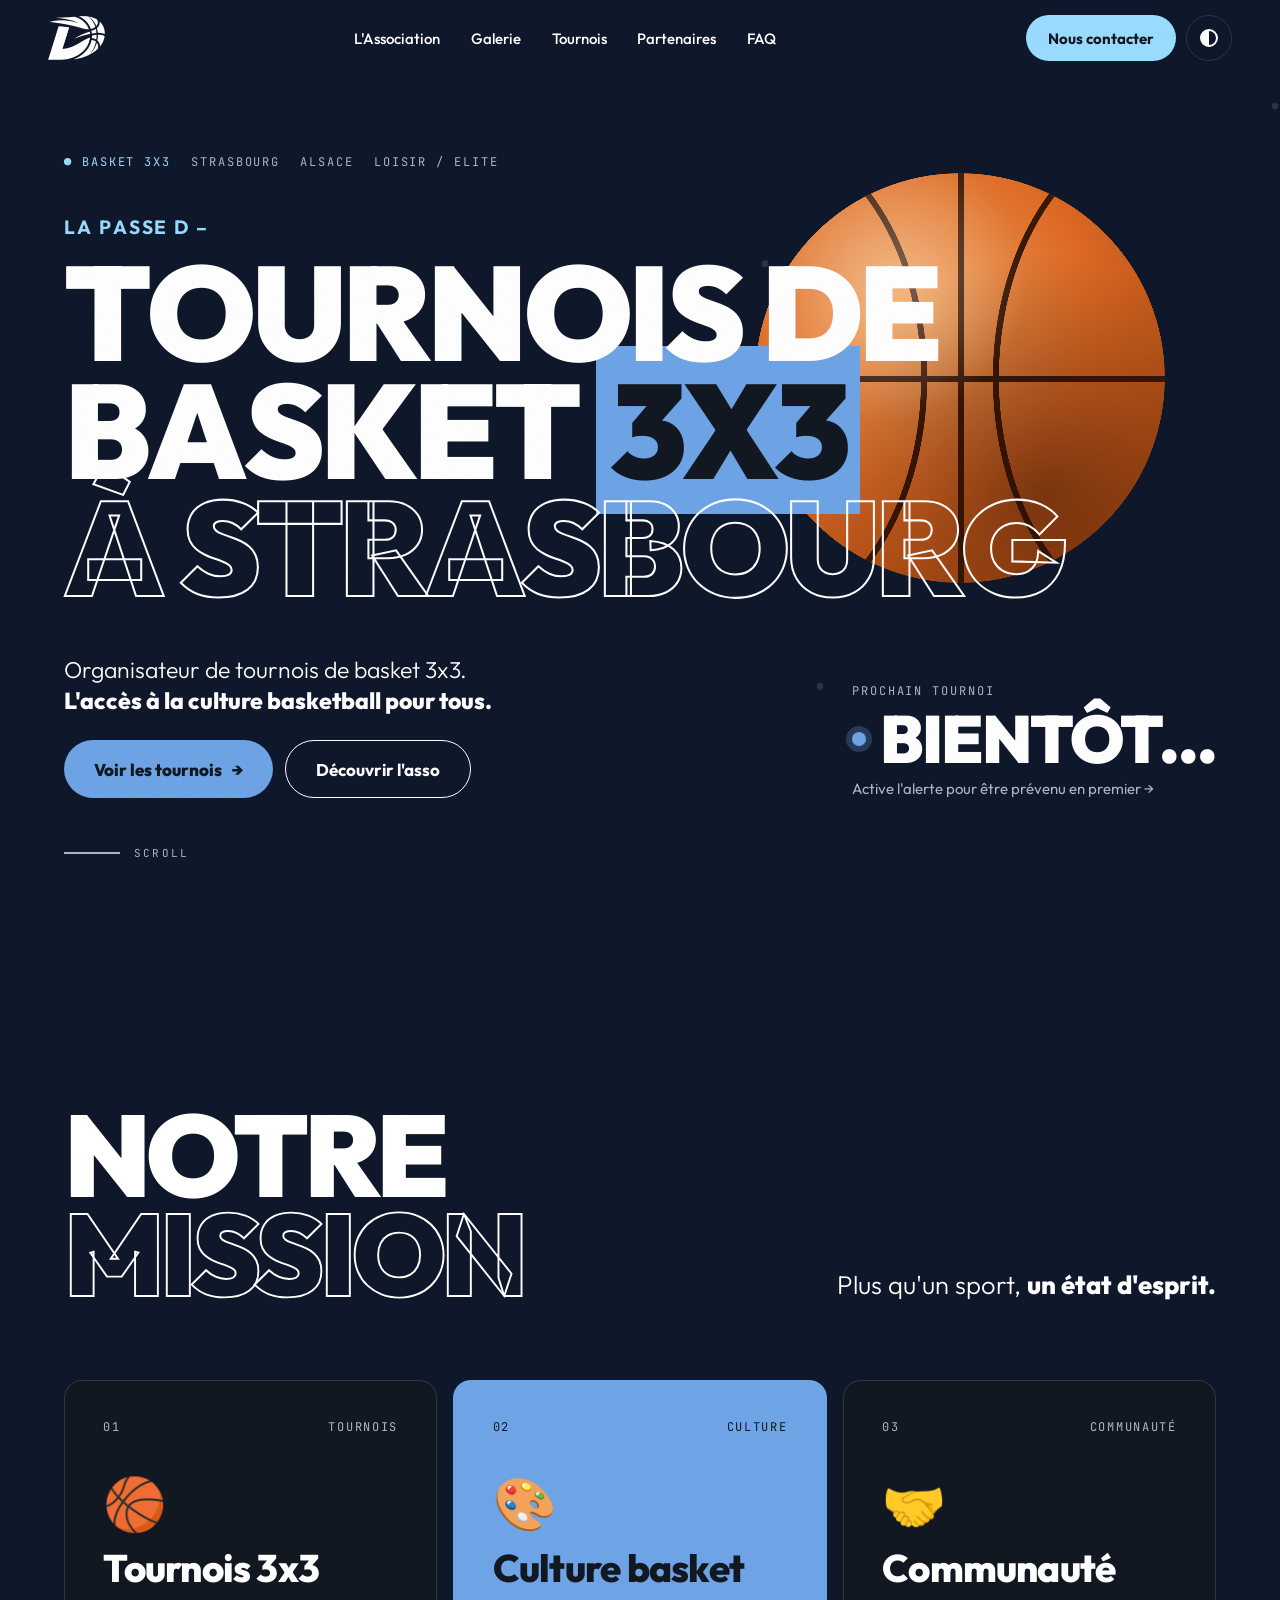
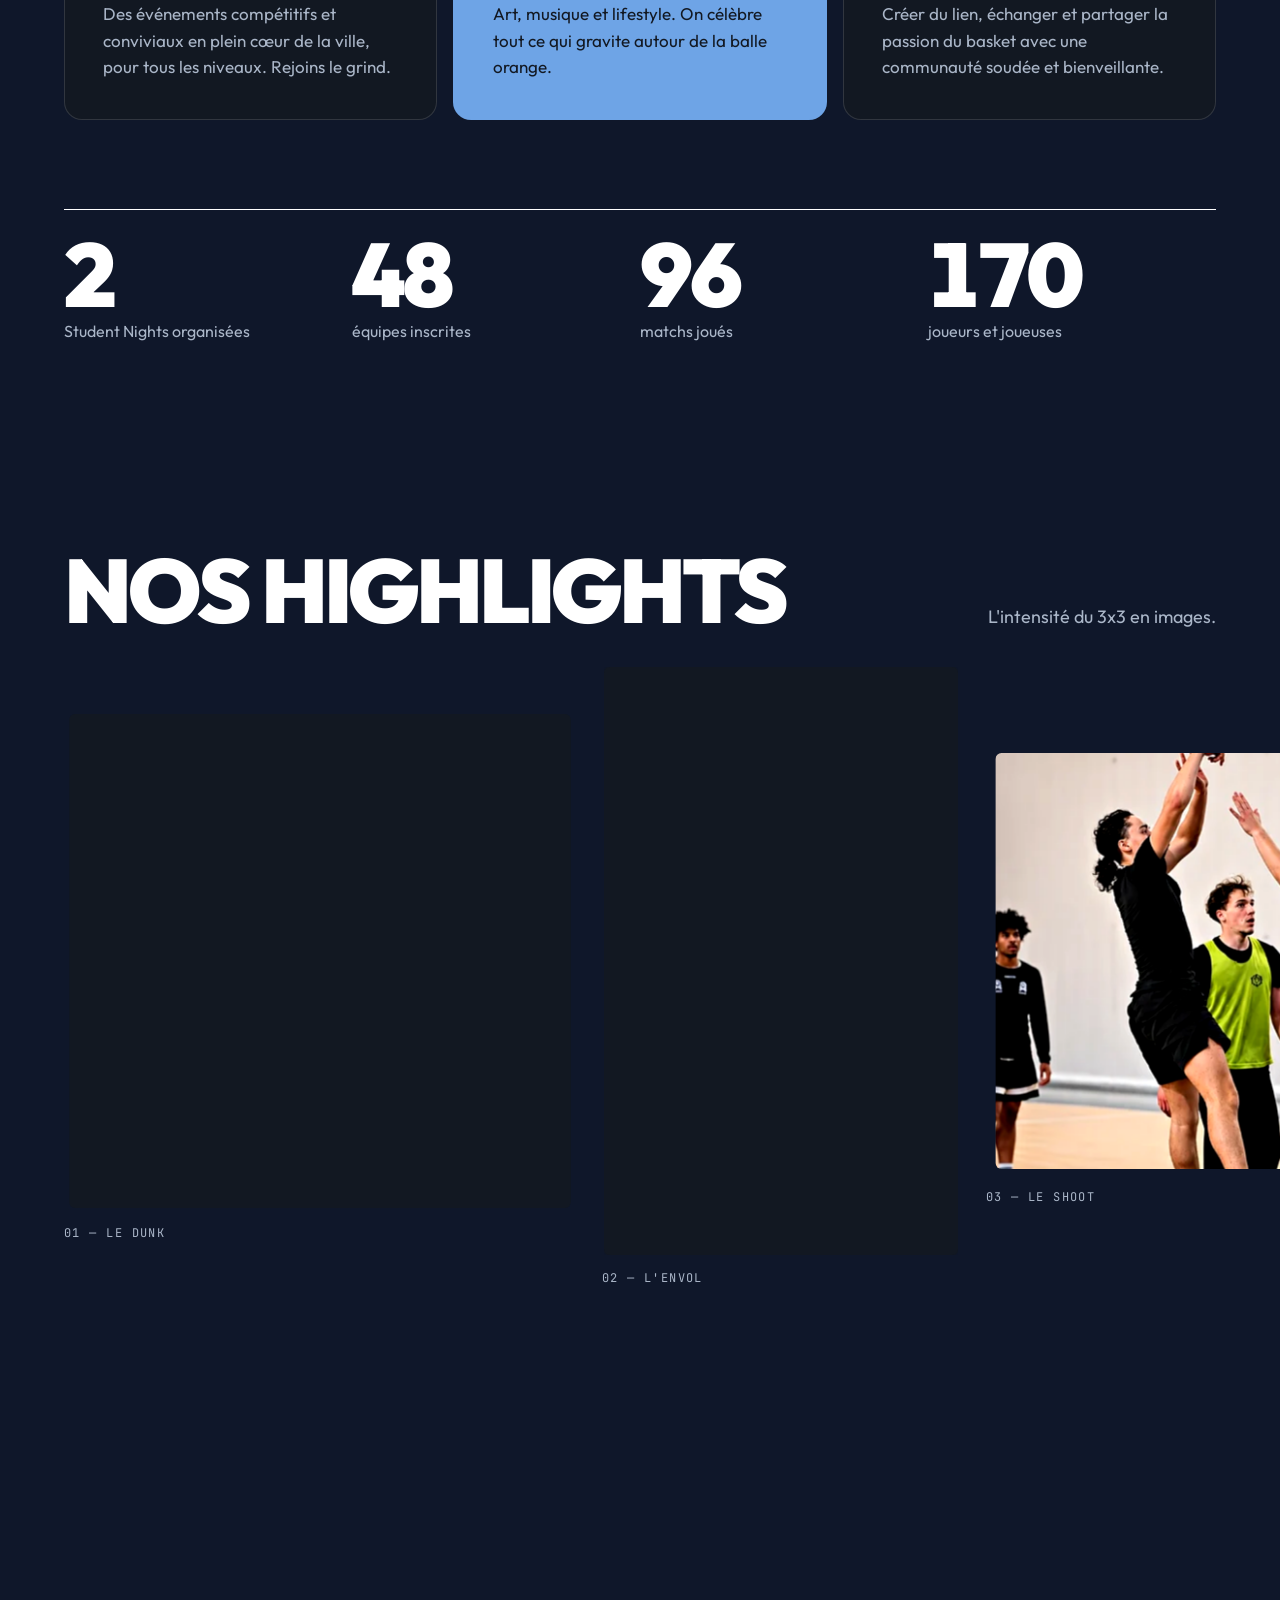
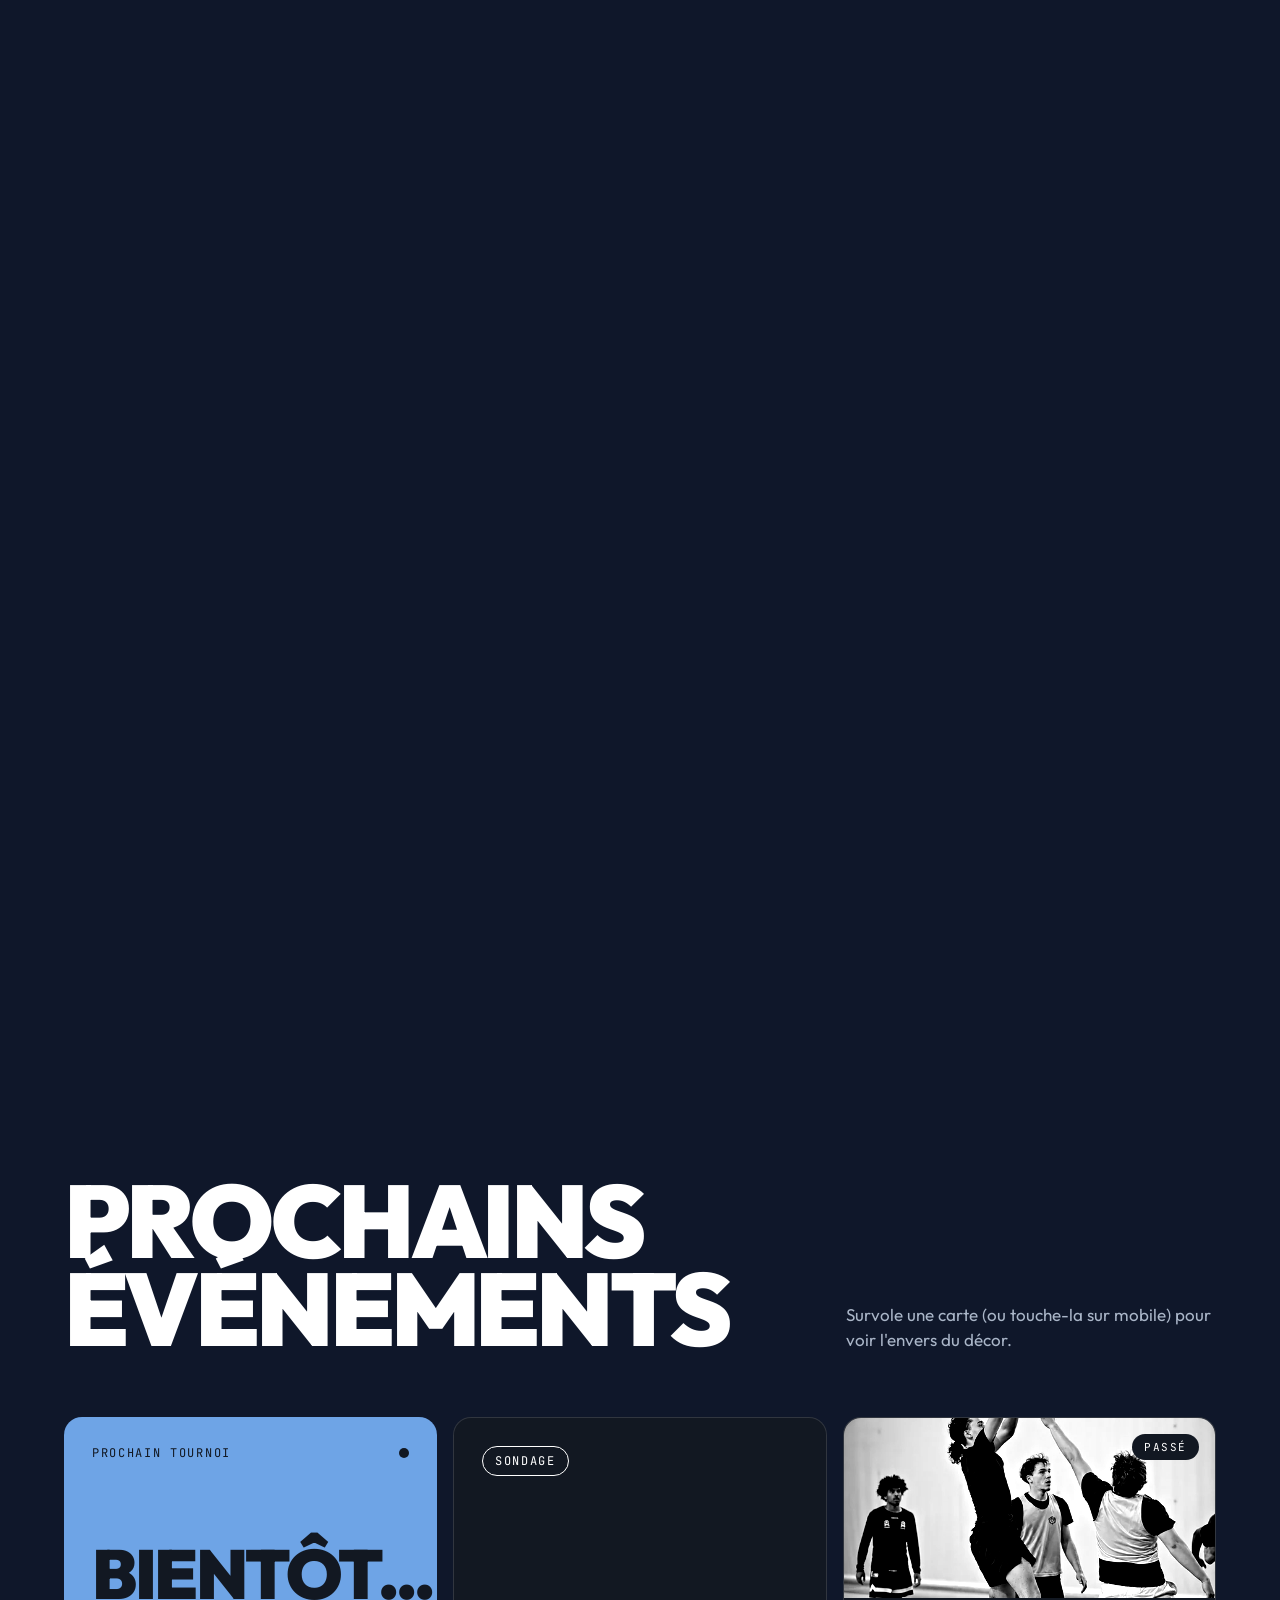
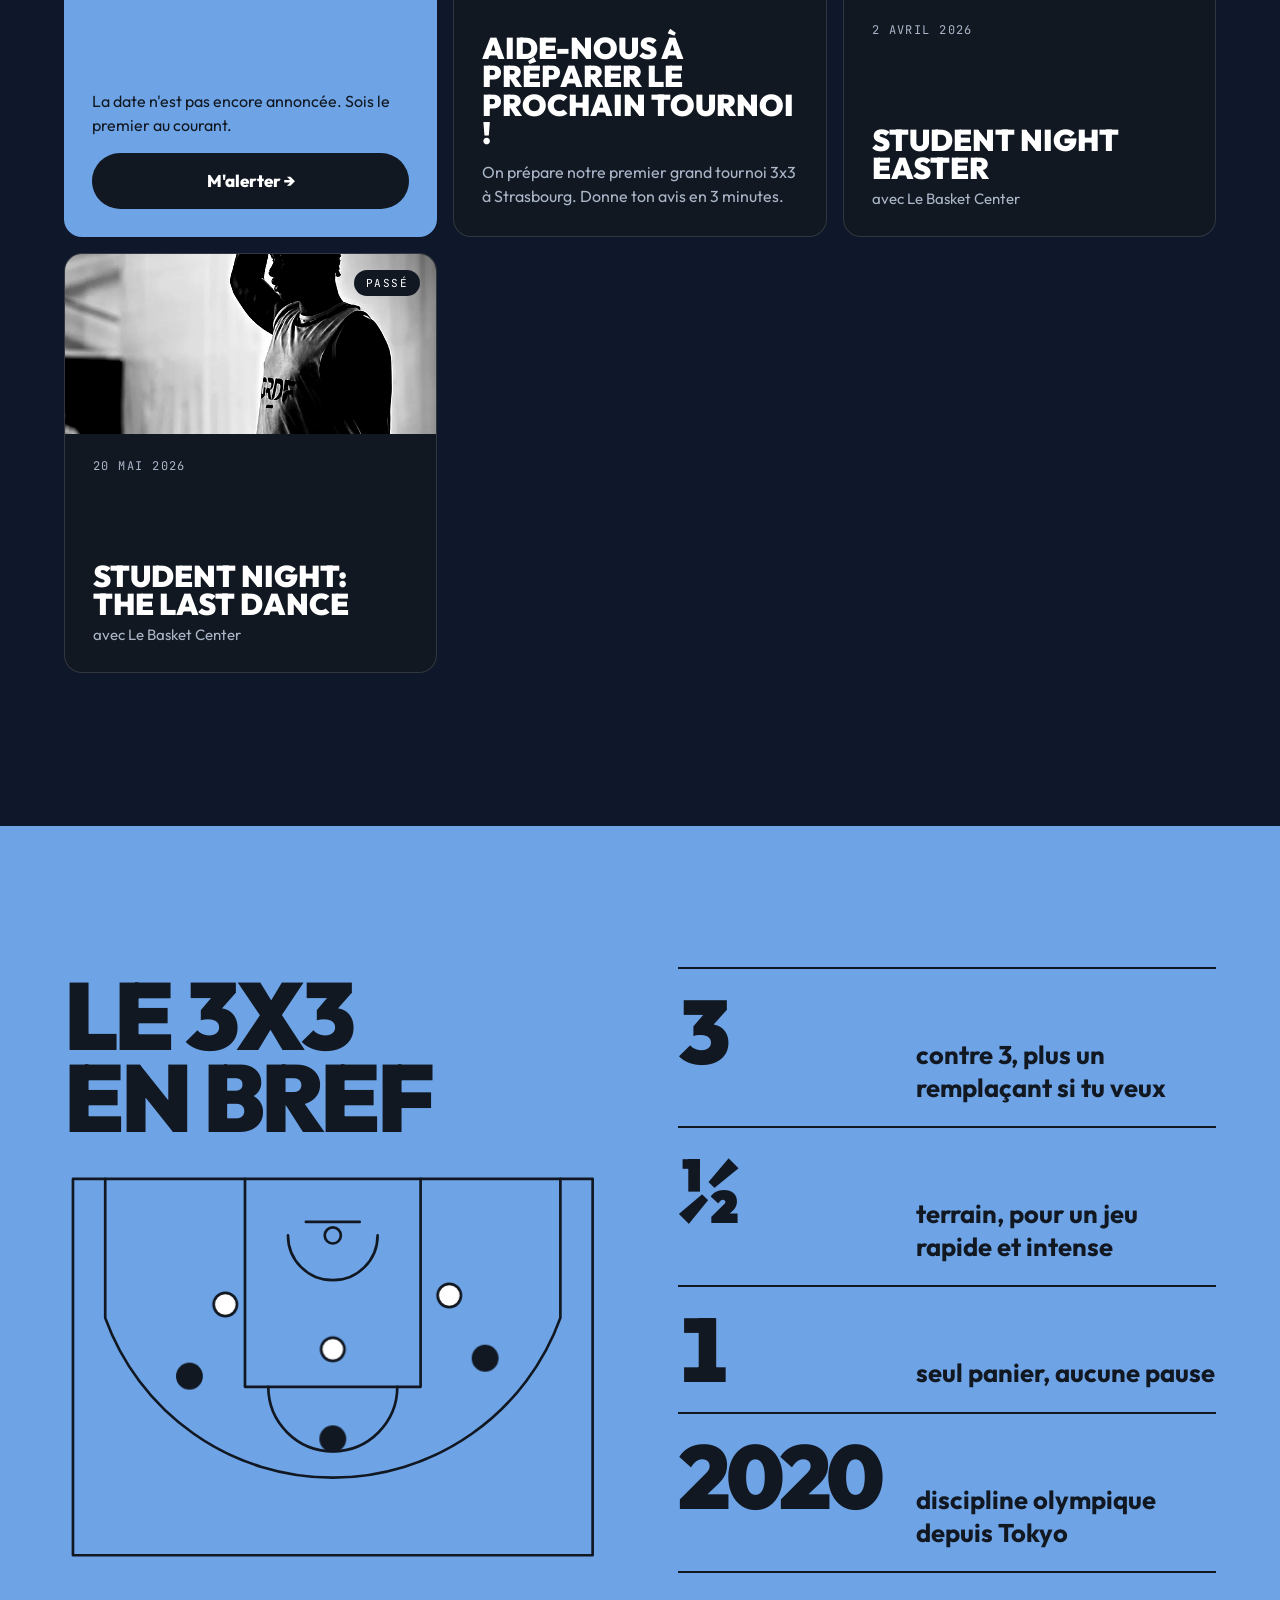
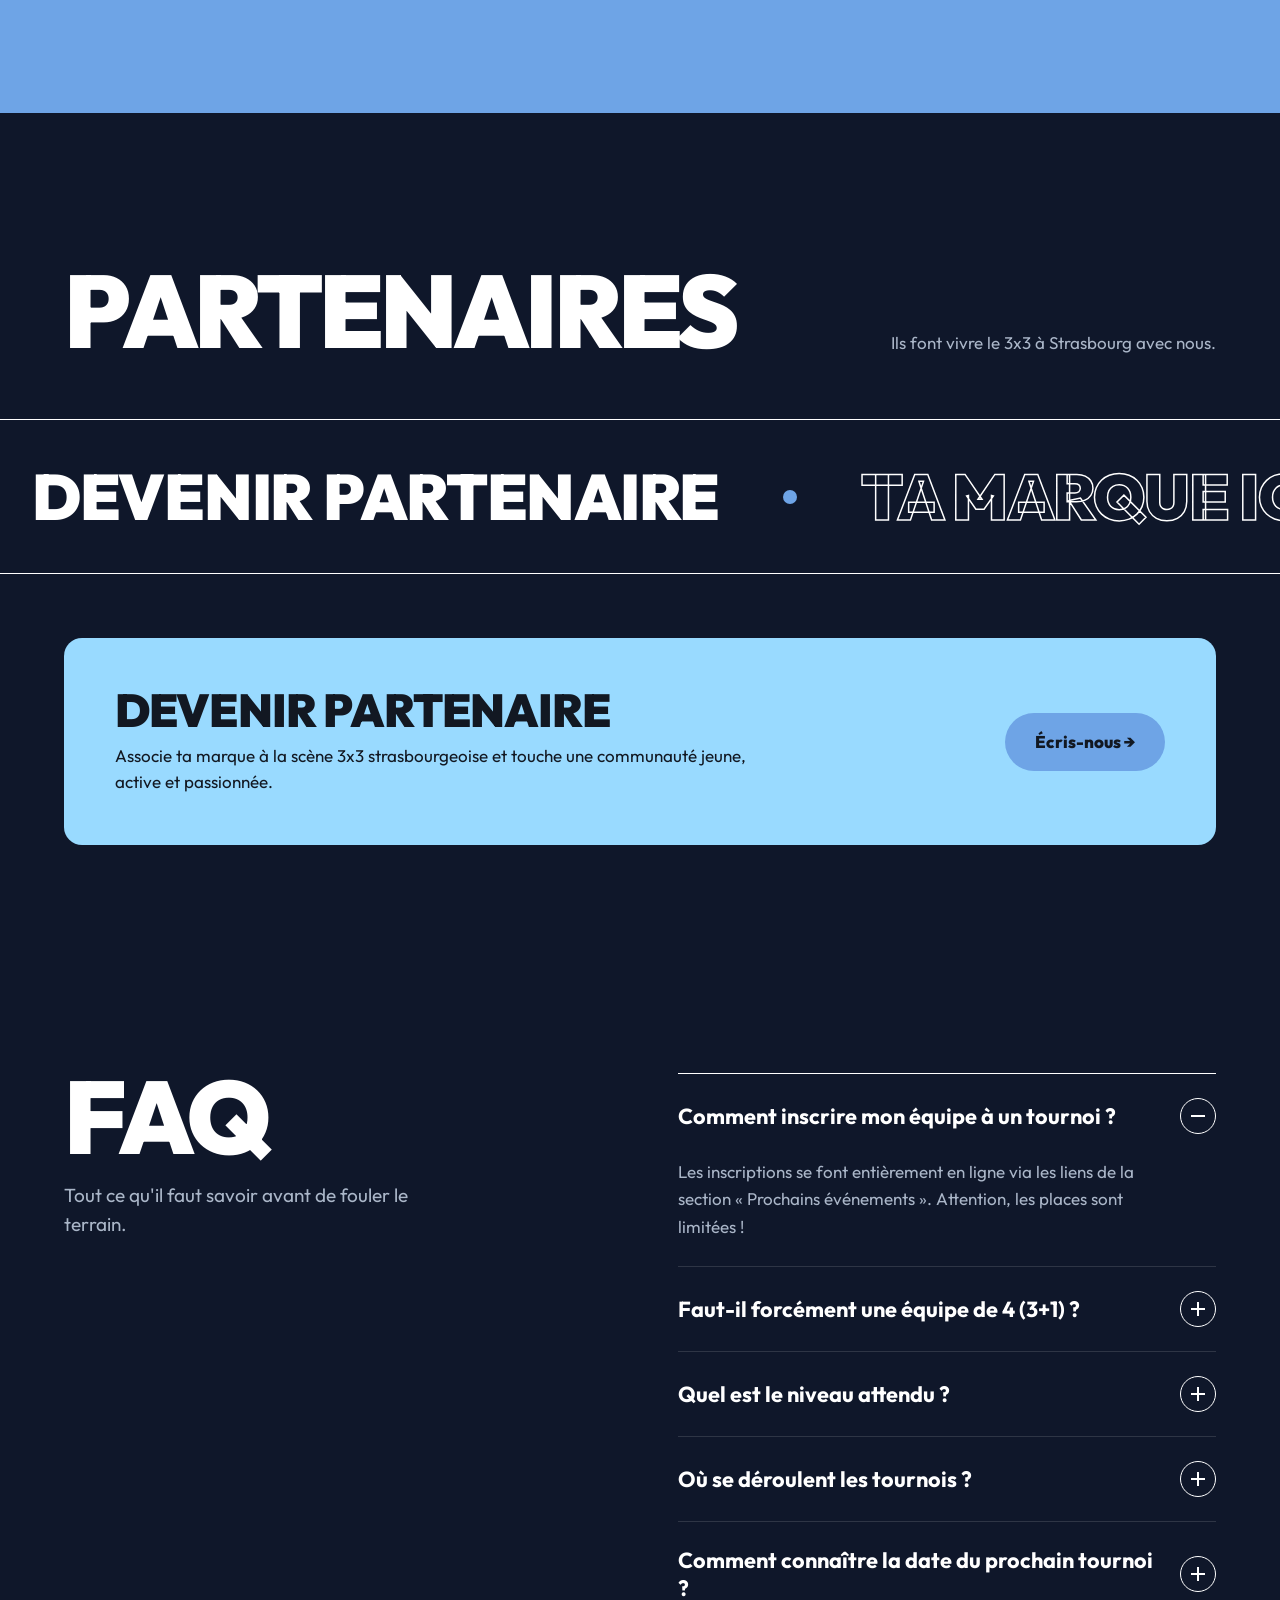
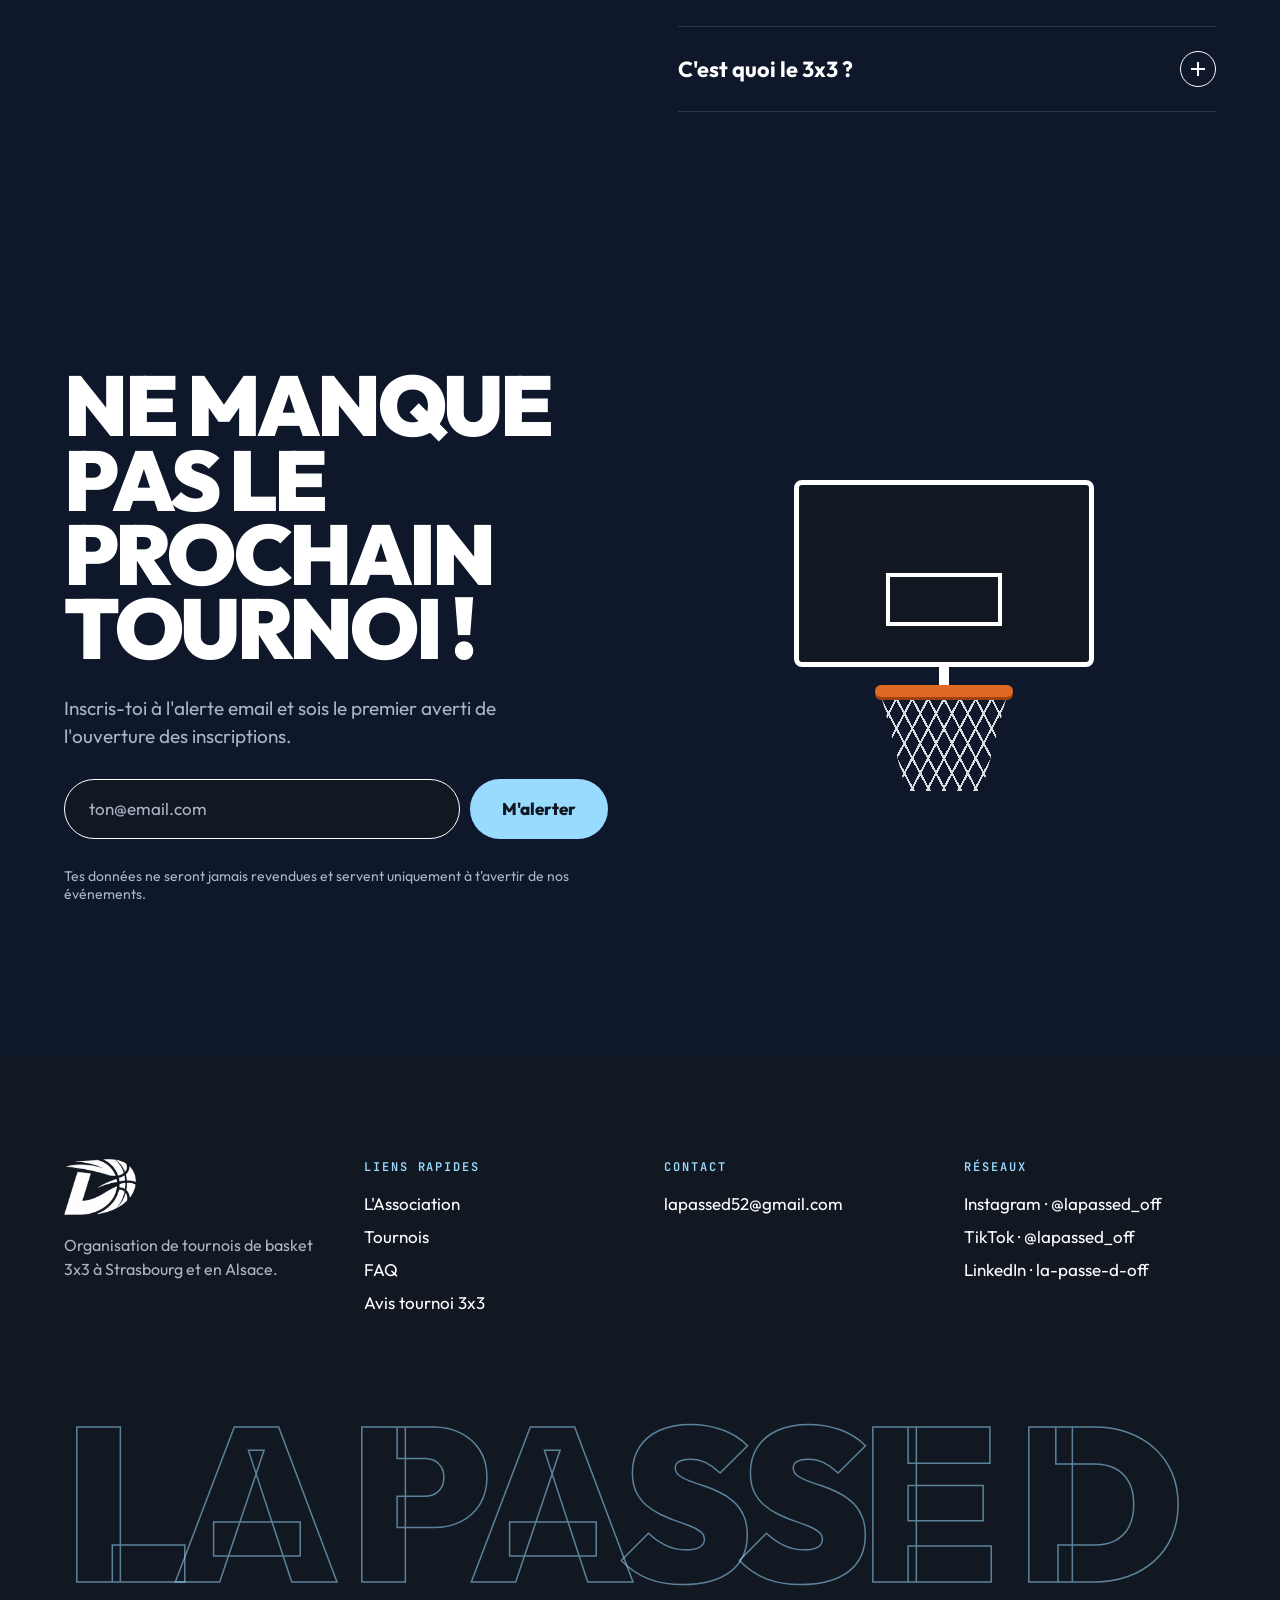
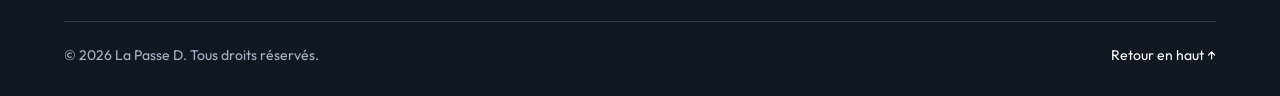
==== index.html @ 3154aff2 "Site vitrine La Passe D en HTML/CSS/JS statique Recréation du prototype de design (reference/) en va" ====
<!DOCTYPE html>
<html lang="fr" data-theme="dark">
<head>
<meta charset="utf-8">
<meta name="viewport" content="width=device-width, initial-scale=1">
<script>
  (function () {
    var d = document.documentElement, t = null;
    try { t = localStorage.getItem('lpd-theme'); } catch (e) {}
    d.dataset.theme = t === 'light' || t === 'dark' ? t : 'dark';
    if (window.matchMedia && matchMedia('(prefers-reduced-motion: reduce)').matches) d.classList.add('rm');
    d.classList.add('js');
  })();
</script>
<title>La Passe D – Tournois de basket 3x3 à Strasbourg et en Alsace</title>
<meta name="description" content="La Passe D organise des tournois de basket 3x3 à Strasbourg et en Alsace, ouverts à tous les niveaux (Loisir / Elite). L'accès à la culture basketball pour tous.">
<meta name="theme-color" content="#121822">
<link rel="canonical" href="https://lapassed.fr/">
<meta property="og:type" content="website">
<meta property="og:site_name" content="La Passe D">
<meta property="og:title" content="La Passe D – Tournois de basket 3x3 à Strasbourg et en Alsace">
<meta property="og:description" content="Tournois de basket 3x3 à Strasbourg, ouverts à tous les niveaux. Plus qu'un sport, un état d'esprit.">
<meta property="og:url" content="https://lapassed.fr/">
<meta property="og:image" content="https://lapassed.fr/assets/images/gallery-1.jpg">
<meta property="og:locale" content="fr_FR">
<meta name="twitter:card" content="summary_large_image">
<link rel="icon" type="image/png" href="assets/images/favicon.png">
<link rel="apple-touch-icon" href="assets/images/apple-touch-icon.png">
<link rel="preconnect" href="https://fonts.googleapis.com">
<link rel="preconnect" href="https://fonts.gstatic.com" crossorigin>
<link rel="preload" as="style" href="https://fonts.googleapis.com/css2?family=Outfit:wght@300;400;500;600;700;800;900&family=JetBrains+Mono:wght@400;600&display=swap">
<link rel="stylesheet" href="https://fonts.googleapis.com/css2?family=Outfit:wght@300;400;500;600;700;800;900&family=JetBrains+Mono:wght@400;600&display=swap">
<link rel="stylesheet" href="styles.css">
<script type="application/ld+json">{"@context":"https://schema.org","@type":"SportsOrganization","name":"La Passe D","alternateName":"LaPasseD","url":"https://lapassed.fr/","logo":"https://lapassed.fr/assets/images/Logo%20v3.PNG","email":"lapassed52@gmail.com","sport":"Basketball 3x3","description":"Association organisatrice de tournois de basket 3x3 à Strasbourg et en Alsace, ouverts à tous les niveaux.","areaServed":[{"@type":"City","name":"Strasbourg"},{"@type":"AdministrativeArea","name":"Alsace"}],"sameAs":["https://www.instagram.com/lapassed_off","https://www.tiktok.com/@lapassed_off","https://www.linkedin.com/company/la-passe-d-off"]}</script>
<script type="application/ld+json">{"@context":"https://schema.org","@type":"FAQPage","mainEntity":[{"@type":"Question","name":"Comment inscrire mon équipe à un tournoi ?","acceptedAnswer":{"@type":"Answer","text":"Les inscriptions se font entièrement en ligne via les liens de la section « Prochains événements ». Attention, les places sont limitées !"}},{"@type":"Question","name":"Faut-il forcément une équipe de 4 (3+1) ?","acceptedAnswer":{"@type":"Answer","text":"Non, tu peux venir à 3. Mais en cas de blessure, ton équipe devra finir le tournoi à 2 ou déclarer forfait. Un remplaçant, c'est plus sûr."}},{"@type":"Question","name":"Quel est le niveau attendu ?","acceptedAnswer":{"@type":"Answer","text":"Tous les passionnés sont les bienvenus, du pur amateur au joueur confirmé. Nos tournois sont découpés en catégories Loisir et Elite pour que chaque match soit équilibré."}},{"@type":"Question","name":"Où se déroulent les tournois ?","acceptedAnswer":{"@type":"Answer","text":"À Strasbourg et en Alsace. Le lieu exact est indiqué sur chaque événement."}},{"@type":"Question","name":"Comment connaître la date du prochain tournoi ?","acceptedAnswer":{"@type":"Answer","text":"Active l'alerte email en bas de page et suis-nous sur Instagram et TikTok (@lapassed_off). Le compte à rebours apparaît en haut du site dès qu'une date est fixée."}},{"@type":"Question","name":"C'est quoi le 3x3 ?","acceptedAnswer":{"@type":"Answer","text":"Du basket à 3 contre 3 sur un demi-terrain, avec un seul panier. Rapide, intense et spectaculaire, c'est une discipline olympique depuis les Jeux de Tokyo en 2021."}}]}</script>
<script src="main.js" defer></script>
</head>
<body>

<!-- Demi-terrain tracé à la craie (fond) -->
<svg class="bg-court" data-bgcourt aria-hidden="true" viewBox="0 0 600 440" preserveAspectRatio="xMidYMin meet" fill="none" stroke="var(--chalk)" stroke-width="2.6" stroke-linecap="round" stroke-linejoin="round">
  <path pathLength="1" d="M10 10 H590 V430 H10 Z"/>
  <path pathLength="1" d="M202 10 V242 H398 V10"/>
  <path pathLength="1" d="M228 242 A72 72 0 0 0 372 242"/>
  <path pathLength="1" d="M46 10 V165 A270 270 0 0 0 554 165 V10"/>
  <path pathLength="1" d="M250 73 A50 50 0 0 0 350 73"/>
  <path pathLength="1" d="M270 58 H330"/>
  <path pathLength="1" d="M291 73 a9 9 0 1 0 18 0 a9 9 0 1 0 -18 0"/>
</svg>

<!-- Ballon (fil rouge) -->
<div class="ball" data-ball aria-hidden="true">
  <div class="ball-intro" data-ball-intro>
    <div class="ball-body">
      <div class="ball-spin" data-ball-spin>
        <i class="seam seam-v"></i><i class="seam seam-h"></i><i class="seam seam-l"></i><i class="seam seam-r"></i>
      </div>
      <div class="ball-shade"></div>
    </div>
  </div>
</div>

<!-- Grain -->
<svg class="grain" aria-hidden="true"><filter id="lpdGrain"><feTurbulence type="fractalNoise" baseFrequency=".9" numOctaves="2" stitchTiles="stitch"/><feColorMatrix type="saturate" values="0"/></filter><rect width="100%" height="100%" filter="url(#lpdGrain)"/></svg>

<!-- Curseur ballon -->
<div class="cursor" data-cursor aria-hidden="true"><div class="cursor-in" data-cursor-in><i></i><i></i></div></div>

<header class="nav" data-nav>
  <div class="nav-in">
    <a href="#accueil" class="nav-logo" aria-label="La Passe D, retour en haut">
      <img class="logo-light" src="assets/images/logo.png" alt="La Passe D" width="176" height="176">
      <img class="logo-dark" src="assets/images/logo-blanc.png" alt="La Passe D" width="226" height="176">
    </a>
    <nav class="nav-links" aria-label="Navigation principale">
      <a href="#association">L'Association</a>
      <a href="#galerie">Galerie</a>
      <a href="#tournois">Tournois</a>
      <a href="#partenaires">Partenaires</a>
      <a href="#faq">FAQ</a>
    </nav>
    <div class="nav-actions">
      <a href="#contact" class="btn btn-strong nav-cta" data-magnetic>Nous contacter</a>
      <button type="button" class="icon-btn theme-btn" data-theme-toggle data-magnetic aria-label="Passer en mode clair"><span class="theme-ico"></span></button>
      <button type="button" class="icon-btn burger" data-menu-open aria-label="Ouvrir le menu" aria-expanded="false" aria-controls="menu"><span></span><span></span></button>
    </div>
  </div>
</header>

<div class="menu" id="menu" data-menu hidden>
  <div class="menu-top">
    <img src="assets/images/logo-blanc.png" alt="La Passe D" width="226" height="176">
    <button type="button" class="menu-close" data-menu-close aria-label="Fermer le menu">×</button>
  </div>
  <nav class="menu-links" aria-label="Navigation mobile">
    <a href="#association">L'Association</a>
    <a href="#galerie">Galerie</a>
    <a href="#tournois">Tournois</a>
    <a href="#partenaires">Partenaires</a>
    <a href="#faq">FAQ</a>
  </nav>
  <a href="#contact" class="menu-cta">Nous contacter</a>
</div>

<main>
  <!-- 1. Hero -->
  <section id="accueil" class="hero wrap">
    <div class="hero-inner" data-hero-inner>
      <div class="hero-tags mono" data-intro>
        <span class="accent">● Basket 3x3</span><span>Strasbourg</span><span>Alsace</span><span>Loisir / Elite</span>
      </div>
      <h1 class="hero-title" data-split>
        <span class="hero-kicker">La Passe D –</span>
        <span class="hero-l1">Tournois de basket <span class="hl">3x3</span></span>
        <span class="hero-l2 outline">à Strasbourg</span>
      </h1>
      <div class="hero-row">
        <div class="hero-lead" data-intro>
          <p>Organisateur de tournois de basket 3x3. <strong>L'accès à la culture basketball pour tous.</strong></p>
          <div class="btn-row">
            <a href="#tournois" class="btn btn-lg btn-blue" data-magnetic>Voir les tournois <span aria-hidden="true">→</span></a>
            <a href="#association" class="btn btn-lg btn-ghost" data-magnetic>Découvrir l'asso</a>
          </div>
        </div>
        <a href="#alerte" class="hero-next" data-next-soon data-intro>
          <span class="mono muted">Prochain tournoi</span>
          <span class="hero-soon"><span class="pulse"></span>Bientôt...</span>
          <span class="hero-soon-sub">Active l'alerte pour être prévenu en premier →</span>
        </a>
        <div class="hero-next" data-next-dated hidden>
          <div class="mono muted">Le prochain tournoi commence dans</div>
          <div class="countdown" data-countdown role="timer" aria-live="off"></div>
        </div>
      </div>
      <div class="hero-scroll mono" aria-hidden="true"><span></span>Scroll</div>
    </div>
  </section>

  <!-- 2. Mission -->
  <section id="association" class="mission wrap" data-sec="mission">
    <div class="sec-head">
      <h2 class="h2 h2-xl" data-reveal="up">Notre<br><span class="outline">mission</span></h2>
      <p class="sec-lead" data-reveal="up" data-delay="120">Plus qu'un sport, <strong>un état d'esprit.</strong></p>
    </div>
    <div class="pillars">
      <article class="pillar" data-reveal="up">
        <div class="pillar-top mono"><span>01</span><span>TOURNOIS</span></div>
        <div class="pillar-body">
          <span class="pillar-emoji" aria-hidden="true">🏀</span>
          <h3>Tournois 3x3</h3>
          <p>Des événements compétitifs et conviviaux en plein cœur de la ville, pour tous les niveaux. Rejoins le grind.</p>
        </div>
      </article>
      <article class="pillar pillar-blue" data-reveal="up" data-delay="120">
        <div class="pillar-top mono"><span>02</span><span>CULTURE</span></div>
        <div class="pillar-body">
          <span class="pillar-emoji" aria-hidden="true">🎨</span>
          <h3>Culture basket</h3>
          <p>Art, musique et lifestyle. On célèbre tout ce qui gravite autour de la balle orange.</p>
        </div>
      </article>
      <article class="pillar" data-reveal="up" data-delay="240">
        <div class="pillar-top mono"><span>03</span><span>COMMUNAUTÉ</span></div>
        <div class="pillar-body">
          <span class="pillar-emoji" aria-hidden="true">🤝</span>
          <h3>Communauté</h3>
          <p>Créer du lien, échanger et partager la passion du basket avec une communauté soudée et bienveillante.</p>
        </div>
      </article>
    </div>
    <!-- ⚠ Valeurs provisoires : remplacer par les vrais chiffres (texte + data-count) -->
    <div class="stats">
      <div class="stat" data-reveal="up"><span class="stat-n" data-count="2">2</span><span class="stat-l">Student Nights organisées</span></div>
      <div class="stat" data-reveal="up" data-delay="100"><span class="stat-n" data-count="48">48</span><span class="stat-l">équipes inscrites</span></div>
      <div class="stat" data-reveal="up" data-delay="200"><span class="stat-n" data-count="96">96</span><span class="stat-l">matchs joués</span></div>
      <div class="stat" data-reveal="up" data-delay="300"><span class="stat-n" data-count="170">170</span><span class="stat-l">joueurs et joueuses</span></div>
    </div>
  </section>

  <!-- 3. Highlights -->
  <section id="galerie" class="gallery" data-gallery>
    <div class="gallery-pin">
      <div class="gallery-head wrap">
        <h2 class="h2 h2-gal">Nos highlights</h2>
        <p>L'intensité du 3x3 en images.</p>
      </div>
      <div class="track" data-track>
        <figure class="shot">
          <div class="shot-frame s1" data-zoom data-reveal="mask">
            <picture>
              <source type="image/webp" srcset="assets/images/gallery-1-600.webp 600w, assets/images/gallery-1-1200.webp 1200w, assets/images/gallery-1-2048.webp 2048w" sizes="(max-width: 700px) 90vw, 55vw">
              <img src="assets/images/gallery-1-hd.jpg" alt="Dunk spectaculaire en plein match lors d'un tournoi de basket 3x3 La Passe D" loading="lazy" decoding="async" width="2048" height="1362">
            </picture>
          </div>
          <figcaption class="mono">01 — LE DUNK</figcaption>
        </figure>
        <figure class="shot">
          <div class="shot-frame s2" data-zoom data-reveal="mask">
            <picture>
              <source type="image/webp" srcset="assets/images/gallery-2-600.webp 600w, assets/images/gallery-2-1200.webp 1200w, assets/images/gallery-2-2048.webp 2048w" sizes="(max-width: 700px) 110vh, 100vh">
              <img src="assets/images/gallery-2-hd.jpg" alt="Joueur s'envolant vers le panier avec ballon en main" loading="lazy" decoding="async" width="2048" height="1362">
            </picture>
          </div>
          <figcaption class="mono">02 — L'ENVOL</figcaption>
        </figure>
        <figure class="shot">
          <div class="shot-frame s3" data-zoom data-reveal="mask">
            <picture>
              <source type="image/webp" srcset="assets/images/gallery-3-600.webp 600w, assets/images/gallery-3-1200.webp 1200w, assets/images/gallery-3-1362.webp 1362w" sizes="(max-width: 700px) 320px, 45vw">
              <img src="assets/images/gallery-3-hd.jpg" alt="Tir en suspension décisif au-dessus de la défense adverse" loading="lazy" decoding="async" width="1362" height="2048">
            </picture>
          </div>
          <figcaption class="mono">03 — LE SHOOT</figcaption>
        </figure>
        <figure class="shot">
          <div class="shot-frame s4" data-zoom data-reveal="mask">
            <picture>
              <source type="image/webp" srcset="assets/images/gallery-4-600.webp 600w, assets/images/gallery-4-1200.webp 1200w, assets/images/gallery-4-2048.webp 2048w" sizes="(max-width: 700px) 100vh, 95vh">
              <img src="assets/images/gallery-4-hd.jpg" alt="Célébration chaleureuse et sourires entre coéquipiers sur le terrain" loading="lazy" decoding="async" width="2048" height="1362">
            </picture>
          </div>
          <figcaption class="mono">04 — LA TEAM</figcaption>
        </figure>
        <figure class="shot">
          <div class="shot-frame s1" data-zoom data-reveal="mask">
            <picture>
              <source type="image/webp" srcset="assets/images/gallery-5-600.webp 600w, assets/images/gallery-5-1200.webp 1200w, assets/images/gallery-5-1362.webp 1362w" sizes="(max-width: 700px) 320px, 45vw">
              <img src="assets/images/gallery-5-hd.jpg" alt="Joueur de basket 3x3 posant avec le ballon de streetball" loading="lazy" decoding="async" width="1362" height="2048">
            </picture>
          </div>
          <figcaption class="mono">05 — STREETBALL</figcaption>
        </figure>
      </div>
    </div>
  </section>

  <!-- 4. Événements -->
  <section id="tournois" class="events wrap" data-sec="events">
    <div class="sec-head">
      <h2 class="h2 h2-lg" data-reveal="up">Prochains<br>événements</h2>
      <p class="sec-note" data-reveal="up" data-delay="120">Survole une carte (ou touche-la sur mobile) pour voir l'envers du décor.</p>
    </div>
    <div class="cards">
      <div class="card card-blue card-soon" data-reveal="up">
        <div class="card-row"><span class="mono">PROCHAIN TOURNOI</span><span class="dot"></span></div>
        <div class="card-soon-t">Bientôt...</div>
        <div class="card-stack">
          <p>La date n'est pas encore annoncée. Sois le premier au courant.</p>
          <a href="#alerte" class="btn btn-card btn-night" data-magnetic>M'alerter →</a>
        </div>
      </div>

      <div class="flip" data-reveal="up" data-delay="80" data-flip>
        <div class="flip-inner">
          <div class="face face-card">
            <span class="badge mono">SONDAGE</span>
            <div class="card-stack-m">
              <h3 class="card-h">Aide-nous à préparer le prochain tournoi !</h3>
              <p class="muted">On prépare notre premier grand tournoi 3x3 à Strasbourg. Donne ton avis en 3 minutes.</p>
            </div>
          </div>
          <div class="face face-back">
            <span class="mono back-label">3 MINUTES</span>
            <p class="back-p">Format, horaires, catégories, ambiance : <strong>ton avis construit l'événement idéal.</strong></p>
            <a href="https://forms.gle/GD2G6Wc5VQ66uXCr9" target="_blank" rel="noopener" class="btn btn-card btn-sky" data-magnetic>Donner mon avis →</a>
          </div>
        </div>
      </div>

      <div class="flip" data-reveal="up" data-delay="160" data-flip>
        <div class="flip-inner">
          <div class="face face-card face-media">
            <div class="media">
              <picture>
                <source type="image/webp" srcset="assets/images/gallery-3-600.webp 600w, assets/images/gallery-3-1200.webp 1200w, assets/images/gallery-3-1362.webp 1362w" sizes="(max-width: 700px) 100vw, 400px">
                <img src="assets/images/gallery-3-hd.jpg" alt="Student Night Easter, tournoi 3x3 au Basket Center" loading="lazy" decoding="async" width="1362" height="2048">
              </picture>
              <span class="past mono">PASSÉ</span>
            </div>
            <div class="media-body">
              <div class="mono muted">2 AVRIL 2026</div>
              <div class="card-stack-s"><h3 class="card-h">Student Night Easter</h3><div class="card-with muted">avec Le Basket Center</div></div>
            </div>
          </div>
          <div class="face face-back">
            <span class="mono back-label">STUDENT NIGHT · 02.04.26</span>
            <p class="back-p">Merci à toutes les équipes. <strong>Retrouve les meilleurs moments en images.</strong></p>
            <a href="#galerie" class="btn btn-card btn-outline-w">Voir la galerie</a>
          </div>
        </div>
      </div>

      <div class="flip" data-reveal="up" data-delay="240" data-flip>
        <div class="flip-inner">
          <div class="face face-card face-media">
            <div class="media">
              <picture>
                <source type="image/webp" srcset="assets/images/gallery-5-600.webp 600w, assets/images/gallery-5-1200.webp 1200w, assets/images/gallery-5-1362.webp 1362w" sizes="(max-width: 700px) 100vw, 400px">
                <img src="assets/images/gallery-5-hd.jpg" alt="Student Night: The Last Dance, tournoi 3x3 au Basket Center" loading="lazy" decoding="async" width="1362" height="2048">
              </picture>
              <span class="past mono">PASSÉ</span>
            </div>
            <div class="media-body">
              <div class="mono muted">20 MAI 2026</div>
              <div class="card-stack-s"><h3 class="card-h">Student Night: The Last Dance</h3><div class="card-with muted">avec Le Basket Center</div></div>
            </div>
          </div>
          <div class="face face-back">
            <span class="mono back-label">STUDENT NIGHT · 20.05.26</span>
            <p class="back-p">La dernière de la saison. <strong>Rendez-vous au prochain tip-off.</strong></p>
            <a href="#alerte" class="btn btn-card btn-outline-w">Être alerté</a>
          </div>
        </div>
      </div>
    </div>
  </section>

  <!-- 5. Le 3x3 en bref -->
  <section id="format" class="format">
    <div class="format-in wrap">
      <div class="format-left">
        <h2 class="h2 h2-fmt" data-reveal="up">Le 3x3<br>en bref</h2>
        <svg class="court" data-draw-on viewBox="0 0 600 440" role="img" aria-label="Schéma d'un demi-terrain de basket 3x3 avec deux équipes de trois joueurs" fill="none" stroke="#121822" stroke-width="3" stroke-linecap="round" stroke-linejoin="round">
          <path pathLength="1" d="M10 10 H590 V430 H10 Z"/>
          <path pathLength="1" d="M202 10 V242 H398 V10"/>
          <path pathLength="1" d="M228 242 A72 72 0 0 0 372 242"/>
          <path pathLength="1" d="M46 10 V165 A270 270 0 0 0 554 165 V10"/>
          <path pathLength="1" d="M250 73 A50 50 0 0 0 350 73"/>
          <path pathLength="1" d="M270 58 H330"/>
          <path pathLength="1" d="M291 73 a9 9 0 1 0 18 0 a9 9 0 1 0 -18 0"/>
          <circle data-pop cx="300" cy="300" r="15" fill="#121822" stroke="none"/>
          <circle data-pop cx="140" cy="230" r="15" fill="#121822" stroke="none"/>
          <circle data-pop cx="470" cy="210" r="15" fill="#121822" stroke="none"/>
          <circle data-pop cx="300" cy="200" r="13" fill="#FFFFFF"/>
          <circle data-pop cx="180" cy="150" r="13" fill="#FFFFFF"/>
          <circle data-pop cx="430" cy="140" r="13" fill="#FFFFFF"/>
        </svg>
      </div>
      <div class="facts">
        <div class="fact" data-reveal="up"><span class="fact-n" data-count="3">3</span><span class="fact-t">contre 3, plus un remplaçant si tu veux</span></div>
        <div class="fact" data-reveal="up" data-delay="100"><span class="fact-n">½</span><span class="fact-t">terrain, pour un jeu rapide et intense</span></div>
        <div class="fact" data-reveal="up" data-delay="200"><span class="fact-n" data-count="1">1</span><span class="fact-t">seul panier, aucune pause</span></div>
        <div class="fact" data-reveal="up" data-delay="300"><span class="fact-n" data-count="2021" data-from="1990">2021</span><span class="fact-t">discipline olympique depuis Tokyo</span></div>
      </div>
    </div>
  </section>

  <!-- 6. Partenaires -->
  <section id="partenaires" class="partners">
    <div class="sec-head wrap">
      <h2 class="h2 h2-lg" data-reveal="up">Partenaires</h2>
      <p class="sec-note" data-reveal="up" data-delay="120">Ils font vivre le 3x3 à Strasbourg avec nous.</p>
    </div>
    <!-- Remplacer par les vrais logos quand ils seront disponibles -->
    <div class="marquee">
      <div class="marquee-track" data-marquee>
        <div class="marquee-group">
          <span>Devenir partenaire</span><i></i><span class="outline-thin">Ta marque ici</span><i></i>
          <span>Devenir partenaire</span><i></i><span class="outline-thin">Ta marque ici</span><i></i>
        </div>
        <div class="marquee-group" aria-hidden="true">
          <span>Devenir partenaire</span><i></i><span class="outline-thin">Ta marque ici</span><i></i>
          <span>Devenir partenaire</span><i></i><span class="outline-thin">Ta marque ici</span><i></i>
        </div>
      </div>
    </div>
    <div class="wrap partner-cta-wrap">
      <div class="partner-cta" data-reveal="up">
        <div class="partner-cta-txt">
          <h3>Devenir partenaire</h3>
          <p>Associe ta marque à la scène 3x3 strasbourgeoise et touche une communauté jeune, active et passionnée.</p>
        </div>
        <a href="mailto:lapassed52@gmail.com?subject=Devenir%20partenaire%20de%20La%20Passe%20D" class="btn btn-lg btn-blue" data-magnetic>Écris-nous →</a>
      </div>
    </div>
  </section>

  <!-- 7. FAQ -->
  <section id="faq" class="faq wrap">
    <div class="faq-head">
      <h2 class="h2 h2-lg" data-reveal="up">FAQ</h2>
      <p data-reveal="up" data-delay="100">Tout ce qu'il faut savoir avant de fouler le terrain.</p>
    </div>
    <div class="faq-list" data-faq>
      <div class="faq-item is-open">
        <h3><button type="button" aria-expanded="true" aria-controls="faq-a1" id="faq-q1"><span>Comment inscrire mon équipe à un tournoi ?</span><span class="plus" aria-hidden="true"><i></i><i></i></span></button></h3>
        <div class="faq-a" id="faq-a1" role="region" aria-labelledby="faq-q1"><div><p>Les inscriptions se font entièrement en ligne via les liens de la section « Prochains événements ». Attention, les places sont limitées !</p></div></div>
      </div>
      <div class="faq-item">
        <h3><button type="button" aria-expanded="false" aria-controls="faq-a2" id="faq-q2"><span>Faut-il forcément une équipe de 4 (3+1) ?</span><span class="plus" aria-hidden="true"><i></i><i></i></span></button></h3>
        <div class="faq-a" id="faq-a2" role="region" aria-labelledby="faq-q2"><div><p>Non, tu peux venir à 3. Mais en cas de blessure, ton équipe devra finir le tournoi à 2 ou déclarer forfait. Un remplaçant, c'est plus sûr.</p></div></div>
      </div>
      <div class="faq-item">
        <h3><button type="button" aria-expanded="false" aria-controls="faq-a3" id="faq-q3"><span>Quel est le niveau attendu ?</span><span class="plus" aria-hidden="true"><i></i><i></i></span></button></h3>
        <div class="faq-a" id="faq-a3" role="region" aria-labelledby="faq-q3"><div><p>Tous les passionnés sont les bienvenus, du pur amateur au joueur confirmé. Nos tournois sont découpés en catégories Loisir et Elite pour que chaque match soit équilibré.</p></div></div>
      </div>
      <div class="faq-item">
        <h3><button type="button" aria-expanded="false" aria-controls="faq-a4" id="faq-q4"><span>Où se déroulent les tournois ?</span><span class="plus" aria-hidden="true"><i></i><i></i></span></button></h3>
        <div class="faq-a" id="faq-a4" role="region" aria-labelledby="faq-q4"><div><p>À Strasbourg et en Alsace. Le lieu exact est indiqué sur chaque événement.</p></div></div>
      </div>
      <div class="faq-item">
        <h3><button type="button" aria-expanded="false" aria-controls="faq-a5" id="faq-q5"><span>Comment connaître la date du prochain tournoi ?</span><span class="plus" aria-hidden="true"><i></i><i></i></span></button></h3>
        <div class="faq-a" id="faq-a5" role="region" aria-labelledby="faq-q5"><div><p>Active l'alerte email en bas de page et suis-nous sur Instagram et TikTok (@lapassed_off). Le compte à rebours apparaît en haut du site dès qu'une date est fixée.</p></div></div>
      </div>
      <div class="faq-item">
        <h3><button type="button" aria-expanded="false" aria-controls="faq-a6" id="faq-q6"><span>C'est quoi le 3x3 ?</span><span class="plus" aria-hidden="true"><i></i><i></i></span></button></h3>
        <div class="faq-a" id="faq-a6" role="region" aria-labelledby="faq-q6"><div><p>Du basket à 3 contre 3 sur un demi-terrain, avec un seul panier. Rapide, intense et spectaculaire, c'est une discipline olympique depuis les Jeux de Tokyo en 2021.</p></div></div>
      </div>
    </div>
  </section>

  <!-- 8. Alerte email -->
  <section id="alerte" class="alert wrap">
    <div class="alert-txt">
      <h2 class="h2 h2-alert" data-reveal="up">Ne manque pas le prochain tournoi !</h2>
      <p class="alert-lead" data-reveal="up" data-delay="100">Inscris-toi à l'alerte email et sois le premier averti de l'ouverture des inscriptions.</p>
      <form class="alert-form" data-alert-form data-reveal="up" data-delay="200" novalidate>
        <label for="lpd-email" class="sr-only">Ton adresse email</label>
        <input id="lpd-email" name="email" type="email" required autocomplete="email" placeholder="ton@email.com">
        <button type="submit" class="btn btn-strong btn-submit" data-magnetic>M'alerter</button>
      </form>
      <div class="alert-ok" data-alert-ok role="status" hidden><span></span>C'est noté ! Tu seras le premier averti.</div>
      <p class="alert-error" data-alert-error role="alert" hidden></p>
      <p class="alert-legal">Tes données ne seront jamais revendues et servent uniquement à t'avertir de nos événements.</p>
    </div>
    <!-- Panier décoratif : aucun transform/opacity animé sur ses ancêtres -->
    <div class="hoop-wrap" aria-hidden="true">
      <div class="hoop">
        <div class="board"><div class="board-sq"></div></div>
        <div class="hoop-arm"></div>
        <div class="rim" data-rim></div>
        <div class="net" data-net></div>
        <div class="swish" data-swish>Swish.</div>
      </div>
    </div>
  </section>
</main>

<!-- 9. Footer -->
<footer id="contact" class="footer">
  <div class="wrap footer-in">
    <div class="footer-grid">
      <div class="footer-brand">
        <img src="assets/images/logo-blanc.png" alt="La Passe D" loading="lazy" width="226" height="176">
        <p>Organisation de tournois de basket 3x3 à Strasbourg et en Alsace.</p>
      </div>
      <nav class="footer-col" aria-label="Liens rapides">
        <h4 class="mono">LIENS RAPIDES</h4>
        <a href="#association">L'Association</a>
        <a href="#tournois">Tournois</a>
        <a href="#faq">FAQ</a>
        <a href="https://forms.gle/GD2G6Wc5VQ66uXCr9" target="_blank" rel="noopener">Avis tournoi 3x3</a>
      </nav>
      <div class="footer-col">
        <h4 class="mono">CONTACT</h4>
        <a href="mailto:lapassed52@gmail.com">lapassed52@gmail.com</a>
      </div>
      <div class="footer-col">
        <h4 class="mono">RÉSEAUX</h4>
        <a href="https://www.instagram.com/lapassed_off" target="_blank" rel="noopener">Instagram · @lapassed_off</a>
        <a href="https://www.tiktok.com/@lapassed_off" target="_blank" rel="noopener">TikTok · @lapassed_off</a>
        <a href="https://www.linkedin.com/company/la-passe-d-off" target="_blank" rel="noopener">LinkedIn · la-passe-d-off</a>
      </div>
    </div>
    <div class="wordmark" aria-hidden="true" data-reveal="up">La Passe D</div>
    <div class="footer-bottom">
      <span>© 2026 La Passe D. Tous droits réservés.</span>
      <a href="#accueil">Retour en haut ↑</a>
    </div>
  </div>
</footer>

</body>
</html>
---- styles.css ----
/* ============ Tokens ============ */
:root {
  --bg: #FFFFFF; --bg2: #F2F5F9; --ink: #121822; --ink2: #465266;
  --line: rgba(18,24,34,.13); --chalk: rgba(18,24,34,.11); --card: #FFFFFF;
  --accentText: #2C68B0; --navbg: rgba(255,255,255,.84);
  --tile: #121822; --tileInk: #FFFFFF; --strong: #121822; --onStrong: #FFFFFF;
  --night: #121822; --blue: #6EA4E6; --sky: #99DAFF;
  --ease: cubic-bezier(.2,.8,.2,1);
  --gutter: clamp(20px,5vw,64px);
  --mono: 'JetBrains Mono', ui-monospace, monospace;
}
html[data-theme="dark"] {
  --bg: #0F172A; --bg2: #121822; --ink: #FFFFFF; --ink2: #AAB6C8;
  --line: rgba(255,255,255,.13); --chalk: rgba(255,255,255,.12); --card: #121822;
  --accentText: #99DAFF; --navbg: rgba(15,23,42,.82);
  --tile: #1C2536; --tileInk: #99DAFF; --strong: #99DAFF; --onStrong: #121822;
}

/* ============ Base ============ */
*, *::before, *::after { box-sizing: border-box; }
[hidden] { display: none !important; }
html { scroll-behavior: smooth; scroll-padding-top: 76px; -webkit-text-size-adjust: 100%; }
body {
  margin: 0; background: var(--bg); color: var(--ink);
  font-family: Outfit, system-ui, sans-serif; -webkit-font-smoothing: antialiased;
  overflow-x: hidden; transition: background-color .4s, color .4s;
}
img { max-width: 100%; }
a { color: var(--accentText); text-decoration: none; }
a:hover { color: var(--ink); }
::selection { background: var(--sky); color: var(--night); }
:focus-visible { outline: 2px solid var(--blue); outline-offset: 3px; }
html.lpd-cursor, html.lpd-cursor * { cursor: none !important; }
html.lpd-cursor input { cursor: text !important; }
.sr-only { position: absolute; width: 1px; height: 1px; overflow: hidden; clip: rect(0 0 0 0); white-space: nowrap; }
.wrap { max-width: 1440px; margin: 0 auto; padding-inline: var(--gutter); }
.mono { font-family: var(--mono); font-size: 12px; letter-spacing: .14em; text-transform: uppercase; }
.muted { color: var(--ink2); }
.accent { color: var(--accentText); }
.outline { color: transparent; -webkit-text-stroke: clamp(1.2px,.15vw,2.2px) var(--ink); }
.outline-thin { color: transparent; -webkit-text-stroke: 1.5px var(--ink); }

/* ============ Boutons ============ */
.btn {
  position: relative; overflow: hidden; display: inline-flex; align-items: center; justify-content: center; gap: 10px;
  border-radius: 999px; border: none; font-family: inherit; font-weight: 800; font-size: 17px; cursor: pointer;
  transition: transform .35s var(--ease); white-space: nowrap;
}
.btn-lg { height: 58px; padding: 0 30px; }
.btn-card { height: 56px; width: 100%; }
.btn-blue, .btn-blue:hover { background: var(--blue); color: var(--night); }
.btn-ghost, .btn-ghost:hover { border: 1.5px solid var(--ink); color: var(--ink); font-weight: 700; }
.btn-strong, .btn-strong:hover { background: var(--strong); color: var(--onStrong); }
.btn-night, .btn-night:hover { background: var(--night); color: #fff; }
.btn-sky, .btn-sky:hover { background: var(--sky); color: var(--night); }
.btn-outline-w, .btn-outline-w:hover { border: 1.5px solid rgba(255,255,255,.5); color: #fff; font-weight: 700; }
.btn-row { display: flex; flex-wrap: wrap; gap: 12px; }
.ripple { position: absolute; border-radius: 50%; background: currentColor; opacity: .25; pointer-events: none; }

/* ============ Calques fixes ============ */
.bg-court {
  position: fixed; left: 50%; top: 9vh; width: min(150vw,1500px); height: auto;
  transform: translateX(-50%); z-index: -2; pointer-events: none; overflow: visible;
}
.bg-court path { stroke-dasharray: 1; stroke-dashoffset: 1; }
.rm .bg-court path { stroke-dashoffset: 0; }

.ball {
  position: fixed; left: 0; top: 0; width: 200px; height: 200px; z-index: -1;
  pointer-events: none; will-change: transform, opacity; transform: translate3d(-400px,-400px,0);
}
.ball-intro { width: 100%; height: 100%; }
.ball-body {
  position: relative; width: 100%; height: 100%; border-radius: 50%; overflow: hidden;
  background: radial-gradient(circle at 38% 34%, #F2A15C 0%, #DE6A24 48%, #9E410E 100%);
}
.ball-spin { position: absolute; inset: 0; }
.seam { position: absolute; display: block; }
.seam-v { left: 50%; top: -2%; bottom: -2%; width: 3px; margin-left: -1.5px; background: #3B1806; }
.seam-h { top: 50%; left: -2%; right: -2%; height: 3px; margin-top: -1.5px; background: #3B1806; }
.seam-l, .seam-r { top: -12%; bottom: -12%; border: 3px solid #3B1806; border-radius: 50%; }
.seam-l { left: -46%; right: 58%; }
.seam-r { left: 58%; right: -46%; }
.ball-shade {
  position: absolute; inset: 0; border-radius: 50%;
  background: radial-gradient(circle at 32% 26%, rgba(255,236,214,.38) 0%, rgba(255,236,214,0) 34%),
              radial-gradient(circle at 70% 78%, rgba(40,12,0,.5) 0%, rgba(40,12,0,0) 55%);
}

.grain { position: fixed; inset: 0; width: 100%; height: 100%; z-index: 50; pointer-events: none; opacity: .07; mix-blend-mode: multiply; }

.cursor {
  position: fixed; left: 0; top: 0; width: 26px; height: 26px; margin: -13px 0 0 -13px;
  z-index: 100; pointer-events: none; display: none; will-change: transform;
}
.cursor-in {
  width: 100%; height: 100%; border-radius: 50%; overflow: hidden; position: relative;
  background: radial-gradient(circle at 38% 34%, #F2A15C, #DE6A24 50%, #9E410E);
  box-shadow: 0 2px 8px rgba(0,0,0,.25); transition: transform .25s var(--ease);
}
.cursor-in i { position: absolute; background: #3B1806; }
.cursor-in i:first-child { left: 50%; top: 0; bottom: 0; width: 1.5px; margin-left: -.75px; }
.cursor-in i:last-child { top: 50%; left: 0; right: 0; height: 1.5px; margin-top: -.75px; }

/* ============ Nav ============ */
.nav { position: fixed; top: 0; left: 0; right: 0; z-index: 60; transition: background-color .35s, box-shadow .35s, backdrop-filter .35s; }
.nav.is-solid { background-color: var(--navbg); -webkit-backdrop-filter: blur(14px); backdrop-filter: blur(14px); box-shadow: 0 1px 0 var(--line); }
.nav-in { max-width: 1440px; margin: 0 auto; padding: 14px clamp(16px,4vw,48px); display: flex; align-items: center; justify-content: space-between; gap: 20px; }
.nav-logo { display: flex; align-items: center; height: 48px; }
.nav-logo img { height: 44px; width: auto; }
.logo-dark { display: none; }
html[data-theme="dark"] .logo-light { display: none; }
html[data-theme="dark"] .logo-dark { display: block; }
.nav-links { display: flex; gap: clamp(18px,2.4vw,36px); font-size: 15px; font-weight: 500; }
.nav-links a { color: var(--ink); }
.nav-links a:hover { color: var(--accentText); }
.nav-actions { display: flex; align-items: center; gap: 10px; }
.nav-cta { height: 46px; padding: 0 22px; font-weight: 700; font-size: 15px; }
.icon-btn { position: relative; overflow: hidden; width: 46px; height: 46px; border-radius: 50%; padding: 0; display: flex; align-items: center; justify-content: center; cursor: pointer; transition: transform .35s var(--ease); }
.theme-btn { border: 1.5px solid var(--line); background: transparent; color: var(--ink); }
.theme-ico { width: 18px; height: 18px; border-radius: 50%; border: 2px solid var(--ink); background: linear-gradient(90deg, var(--ink) 50%, transparent 50%); }
.burger { border: none; background: var(--strong); flex-direction: column; gap: 5px; display: none; }
.burger span { width: 18px; height: 2px; background: var(--onStrong); }
@media (max-width: 899.98px) {
  .nav-links, .nav-cta { display: none; }
  .burger { display: flex; }
}

.menu { position: fixed; inset: 0; z-index: 70; background: var(--night); color: #fff; display: flex; flex-direction: column; padding: 24px 24px 40px; overflow-y: auto; }
.menu-top { display: flex; justify-content: space-between; align-items: center; height: 48px; }
.menu-top img { height: 44px; width: auto; }
.menu-close { width: 46px; height: 46px; border-radius: 50%; border: 1.5px solid rgba(255,255,255,.3); background: transparent; color: #fff; font-size: 22px; font-family: inherit; cursor: pointer; }
.menu-links { display: flex; flex-direction: column; gap: 6px; margin-top: 48px; font-size: 42px; font-weight: 800; text-transform: uppercase; letter-spacing: -.02em; }
.menu-links a, .menu-links a:hover { color: #fff; }
.menu-cta, .menu-cta:hover { margin-top: auto; height: 58px; flex: none; border-radius: 999px; background: var(--sky); color: var(--night); font-weight: 800; font-size: 17px; display: flex; align-items: center; justify-content: center; }
body.menu-open { overflow: hidden; }

/* ============ Titres ============ */
.h2 { margin: 0; font-weight: 900; text-transform: uppercase; letter-spacing: -.04em; line-height: .86; }
.h2-xl { font-size: clamp(52px,9vw,148px); }
.h2-lg { font-size: clamp(48px,8vw,128px); }
.h2-gal { font-size: clamp(44px,7vw,112px); }
.h2-fmt { font-size: clamp(48px,7.4vw,120px); }
.h2-alert { font-size: clamp(44px,6.6vw,104px); line-height: .88; text-wrap: balance; }
.sec-head { display: flex; flex-wrap: wrap; justify-content: space-between; align-items: flex-end; gap: 24px 48px; }
.sec-lead { margin: 0; max-width: 380px; font-size: clamp(20px,2vw,26px); font-weight: 300; line-height: 1.35; }
.sec-lead strong { font-weight: 800; }
.sec-note { margin: 0; max-width: 370px; font-size: 17px; line-height: 1.5; color: var(--ink2); }

/* ============ 1. Hero ============ */
.hero { position: relative; min-height: 100vh; min-height: 100svh; display: flex; flex-direction: column; justify-content: flex-end; padding-top: 120px; padding-bottom: 40px; }
.hero-inner { position: relative; display: flex; flex-direction: column; gap: clamp(28px,4vw,48px); will-change: transform, opacity; }
.hero-tags { display: flex; flex-wrap: wrap; gap: 8px 20px; letter-spacing: .16em; color: var(--ink2); }
.hero-title { margin: 0; font-weight: 900; text-transform: uppercase; line-height: .88; letter-spacing: -.035em; font-size: clamp(44px,10.4vw,172px); max-width: 13ch; text-wrap: balance; }
.hero-kicker { display: block; font-size: clamp(15px,1.5vw,22px); font-weight: 700; letter-spacing: .1em; line-height: 1; color: var(--accentText); margin-bottom: .9em; }
.hero-l1 { display: block; }
.hl { background: var(--blue); color: var(--night); padding: 0 .1em; -webkit-box-decoration-break: clone; box-decoration-break: clone; }
.hero-l2 { display: block; -webkit-text-stroke: clamp(1.2px,.16vw,2.4px) var(--ink); }
.hero-row { display: flex; flex-wrap: wrap; justify-content: space-between; align-items: flex-end; gap: 32px 48px; }
.hero-lead { display: flex; flex-direction: column; gap: 24px; max-width: 460px; }
.hero-lead p { margin: 0; font-size: clamp(19px,1.8vw,24px); font-weight: 300; line-height: 1.35; text-wrap: pretty; }
.hero-lead strong { font-weight: 800; }
.hero-next { display: flex; flex-direction: column; gap: 14px; color: var(--ink); }
a.hero-next { gap: 10px; }
.hero-next .mono { letter-spacing: .16em; }
.hero-soon { display: flex; align-items: center; gap: 14px; font-size: clamp(40px,5.2vw,76px); font-weight: 900; text-transform: uppercase; letter-spacing: -.03em; line-height: .9; }
.pulse { width: 14px; height: 14px; border-radius: 50%; background: var(--blue); flex: none; box-shadow: 0 0 0 6px rgba(110,164,230,.25); }
.hero-soon-sub { font-size: 15px; color: var(--ink2); }
.hero-scroll { display: flex; align-items: center; gap: 14px; font-size: 11px; letter-spacing: .2em; color: var(--ink2); }
.hero-scroll span { width: 56px; height: 1.5px; background: var(--ink2); }

.countdown { display: flex; gap: clamp(8px,1.4vw,16px); }
.cd-unit { display: flex; flex-direction: column; align-items: center; gap: 8px; }
.cd-digits { display: flex; gap: 3px; perspective: 500px; }
.cd-tile {
  position: relative; width: clamp(30px,4vw,50px); height: clamp(46px,5.8vw,72px);
  background: var(--tile); color: var(--tileInk); border-radius: 6px;
  display: flex; align-items: center; justify-content: center;
  font-size: clamp(28px,3.8vw,48px); font-weight: 800; font-variant-numeric: tabular-nums; transform-origin: 50% 0;
}
.cd-tile::after { content: ""; position: absolute; left: 0; right: 0; top: 50%; height: 1px; background: rgba(255,255,255,.16); }
.cd-label { font-family: var(--mono); font-size: 11px; letter-spacing: .14em; text-transform: uppercase; color: var(--ink2); }

/* ============ 2. Mission ============ */
.mission { position: relative; padding-top: clamp(120px,16vw,220px); padding-bottom: clamp(80px,10vw,140px); }
.pillars { display: grid; grid-template-columns: repeat(auto-fit, minmax(min(100%,300px),1fr)); gap: 16px; margin-top: clamp(48px,6vw,80px); }
.pillar {
  background: var(--card); border: 1px solid var(--line); border-radius: 18px; padding: clamp(26px,3vw,40px);
  min-height: 340px; display: flex; flex-direction: column; justify-content: space-between; gap: 40px;
}
.pillar-top { display: flex; justify-content: space-between; color: var(--ink2); }
.pillar-body { display: flex; flex-direction: column; gap: 14px; }
.pillar-emoji { font-size: clamp(40px,4vw,56px); line-height: 1; margin-bottom: 6px; }
.pillar h3 { margin: 0; font-size: clamp(30px,3vw,40px); font-weight: 800; line-height: 1; letter-spacing: -.02em; }
.pillar p { margin: 0; font-size: 17px; line-height: 1.55; color: var(--ink2); }
.pillar-blue { background: var(--blue); color: var(--night); border-color: transparent; }
.pillar-blue .pillar-top, .pillar-blue p { color: var(--night); }
.stats { display: grid; grid-template-columns: repeat(auto-fit, minmax(min(100%,220px),1fr)); margin-top: clamp(56px,7vw,96px); border-top: 1.5px solid var(--ink); }
.stat { padding: 24px 0 0; display: flex; flex-direction: column; gap: 6px; }
.stat-n { font-size: clamp(64px,7vw,104px); font-weight: 900; line-height: .9; letter-spacing: -.03em; font-variant-numeric: tabular-nums; }
.stat-l { font-size: 16px; color: var(--ink2); }

/* ============ 3. Galerie ============ */
.gallery { position: relative; }
.gallery-pin { position: sticky; top: 0; height: 100vh; height: 100svh; overflow: hidden; display: flex; flex-direction: column; justify-content: center; gap: clamp(24px,4vh,48px); }
.gallery-head { width: 100%; display: flex; flex-wrap: wrap; justify-content: space-between; align-items: flex-end; gap: 12px 40px; }
.gallery-head p { margin: 0; font-size: 18px; color: var(--ink2); }
.track { display: flex; align-items: center; gap: clamp(14px,2vw,28px); width: max-content; padding: 0 var(--gutter); will-change: transform; }
.shot { margin: 0; display: flex; flex-direction: column; gap: 12px; flex: none; }
.shot figcaption { letter-spacing: .12em; color: var(--ink2); }
.shot-frame { overflow: hidden; border-radius: 6px; background: var(--bg2); }
.shot-frame.s1 { width: clamp(260px,40vw,600px); height: clamp(300px,56vh,600px); }
.shot-frame.s2 { width: clamp(220px,28vw,420px); height: clamp(340px,66vh,680px); }
.shot-frame.s3 { width: clamp(260px,40vw,600px); height: clamp(280px,48vh,520px); }
.shot-frame.s4 { width: clamp(240px,32vw,480px); height: clamp(320px,60vh,620px); }
.shot-frame picture { display: block; width: 100%; height: 100%; }
.shot-frame img { width: 100%; height: 100%; object-fit: cover; display: block; transform: scale(1.18); filter: contrast(1.12) saturate(1.05); }
/* reduced motion : scroll horizontal natif */
.rm .gallery-pin { position: relative; height: auto; padding: 80px 0; }
.rm .track { width: auto; overflow-x: auto; scroll-snap-type: x mandatory; }
.rm .shot { scroll-snap-align: start; }
.rm .shot-frame img { transform: none; }

/* ============ 4. Événements ============ */
.events { position: relative; padding-top: clamp(100px,12vw,180px); padding-bottom: clamp(100px,12vw,180px); }
.cards { display: grid; grid-template-columns: repeat(auto-fill, minmax(min(100%,290px),1fr)); gap: 16px; margin-top: clamp(40px,5vw,72px); }
.card, .face { border-radius: 18px; padding: 28px; display: flex; flex-direction: column; justify-content: space-between; }
.card { height: 420px; }
.card-blue { background: var(--blue); color: var(--night); }
.card-row { display: flex; justify-content: space-between; align-items: center; }
.dot { width: 10px; height: 10px; border-radius: 50%; background: var(--night); }
.card-soon-t { font-size: clamp(46px,5.4vw,80px); font-weight: 900; text-transform: uppercase; letter-spacing: -.04em; line-height: .85; }
.card-stack { display: flex; flex-direction: column; gap: 16px; }
.card-stack p { margin: 0; font-size: 16px; line-height: 1.5; }
.card-stack-s { display: flex; flex-direction: column; gap: 6px; }
.card-stack-m { display: flex; flex-direction: column; gap: 12px; }
.card-stack-m p { margin: 0; font-size: 16px; line-height: 1.5; }
.card-h { margin: 0; font-size: 30px; font-weight: 900; text-transform: uppercase; line-height: .95; }
.card-with { font-size: 15px; }
.card-date { display: flex; flex-direction: column; gap: 10px; }
.card-day { font-size: 88px; font-weight: 900; line-height: .8; letter-spacing: -.04em; }
.card-month { font-size: 18px; font-weight: 700; text-transform: uppercase; letter-spacing: .06em; }

.flip { height: 420px; perspective: 1400px; }
.flip-inner { position: relative; width: 100%; height: 100%; transform-style: preserve-3d; transition: transform .8s var(--ease); }
.flip.is-flipped .flip-inner { transform: rotateY(180deg); }
@media (hover: hover) and (pointer: fine) {
  .flip:hover .flip-inner, .flip:focus-within .flip-inner { transform: rotateY(180deg); }
}
.face { position: absolute; inset: 0; -webkit-backface-visibility: hidden; backface-visibility: hidden; }
.face-card { background: var(--card); border: 1px solid var(--line); }
.face-back { transform: rotateY(180deg); background: var(--night); color: #fff; }
.back-label { color: var(--sky); }
.back-list { margin: 0; padding: 0; list-style: none; display: flex; flex-direction: column; gap: 12px; font-size: 18px; }
.back-p { margin: 0; font-size: 22px; font-weight: 300; line-height: 1.35; }
.back-p strong { font-weight: 800; }
.badge { align-self: flex-start; padding: 6px 12px; border-radius: 999px; border: 1px solid var(--ink); }
.face-media { padding: 0; overflow: hidden; justify-content: flex-start; }
.media { height: 180px; flex: none; background: var(--bg2); position: relative; }
.media picture { display: block; height: 100%; }
.media img { width: 100%; height: 100%; object-fit: cover; display: block; filter: grayscale(1) contrast(1.3); }
.past { position: absolute; top: 16px; right: 16px; font-size: 11px; padding: 6px 12px; border-radius: 999px; background: var(--night); color: #fff; }
.media-body { padding: 24px 28px 28px; display: flex; flex-direction: column; justify-content: space-between; flex: 1; }
.media-body .mono { letter-spacing: .12em; }

/* ============ 5. Format 3x3 ============ */
.format { position: relative; background: var(--blue); color: var(--night); overflow: hidden; }
.format-in { padding-top: clamp(90px,11vw,160px); padding-bottom: clamp(90px,11vw,160px); display: grid; grid-template-columns: repeat(auto-fit, minmax(min(100%,420px),1fr)); gap: clamp(48px,6vw,96px); align-items: center; }
.format-left { display: flex; flex-direction: column; gap: 32px; }
.court { width: 100%; height: auto; overflow: visible; }
.facts { display: flex; flex-direction: column; }
.fact { display: grid; grid-template-columns: minmax(0,clamp(140px,17vw,250px)) 1fr; align-items: baseline; gap: 20px; padding: 22px 0; border-top: 2px solid var(--night); }
.fact:last-child { border-bottom: 2px solid var(--night); }
.fact-n { font-size: clamp(64px,7vw,108px); font-weight: 900; line-height: .9; letter-spacing: -.03em; font-variant-numeric: tabular-nums; }
.fact-t { font-size: clamp(20px,2vw,26px); font-weight: 700; }

/* ============ 6. Partenaires ============ */
.partners { position: relative; padding: clamp(100px,12vw,170px) 0 clamp(60px,8vw,100px); }
.marquee { margin-top: clamp(40px,5vw,64px); border-top: 1.5px solid var(--ink); border-bottom: 1.5px solid var(--ink); overflow: hidden; background: var(--bg); }
.marquee-track { display: flex; width: max-content; will-change: transform; }
.marquee-group {
  display: flex; align-items: center; gap: clamp(32px,5vw,72px); padding: clamp(22px,3vw,36px) clamp(16px,2.5vw,36px);
  font-size: clamp(36px,5vw,72px); font-weight: 900; text-transform: uppercase; letter-spacing: -.02em; white-space: nowrap;
}
.marquee-group i { width: 14px; height: 14px; border-radius: 50%; background: var(--blue); flex: none; }
.partner-cta-wrap { margin-top: clamp(40px,5vw,64px); }
.partner-cta { background: var(--strong); color: var(--onStrong); border-radius: 18px; padding: clamp(28px,4vw,56px); display: flex; flex-wrap: wrap; justify-content: space-between; align-items: center; gap: 28px 48px; }
.partner-cta-txt { display: flex; flex-direction: column; gap: 10px; max-width: 640px; }
.partner-cta h3 { margin: 0; font-size: clamp(30px,3.6vw,52px); font-weight: 900; text-transform: uppercase; line-height: .95; letter-spacing: -.02em; }
.partner-cta p { margin: 0; font-size: 17px; line-height: 1.5; }

/* ============ 7. FAQ ============ */
.faq { position: relative; padding-top: clamp(80px,10vw,150px); padding-bottom: clamp(80px,10vw,150px); display: grid; grid-template-columns: repeat(auto-fit, minmax(min(100%,380px),1fr)); gap: 40px clamp(40px,6vw,96px); align-items: start; }
.faq-head { display: flex; flex-direction: column; gap: 20px; }
.faq-head p { margin: 0; font-size: 19px; line-height: 1.5; color: var(--ink2); max-width: 360px; }
.faq-list { display: flex; flex-direction: column; border-top: 1.5px solid var(--ink); }
.faq-item { border-bottom: 1px solid var(--line); }
.faq-item h3 { margin: 0; }
.faq-item button {
  width: 100%; display: flex; justify-content: space-between; align-items: center; gap: 20px; padding: 24px 0;
  background: none; border: none; color: var(--ink); font-family: inherit; font-size: clamp(19px,1.7vw,23px);
  font-weight: 700; text-align: left; line-height: 1.3; cursor: pointer;
}
.plus { position: relative; flex: none; width: 36px; height: 36px; border-radius: 50%; border: 1.5px solid var(--ink); }
.plus i { position: absolute; background: var(--ink); }
.plus i:first-child { left: 10px; right: 10px; top: 50%; height: 2px; margin-top: -1px; }
.plus i:last-child { top: 10px; bottom: 10px; left: 50%; width: 2px; margin-left: -1px; transition: transform .4s var(--ease); }
.faq-item.is-open .plus i:last-child { transform: rotate(90deg); }
.faq-a { display: grid; grid-template-rows: 0fr; transition: grid-template-rows .5s var(--ease); }
.faq-item.is-open .faq-a { grid-template-rows: 1fr; }
.faq-a > div { overflow: hidden; }
.faq-a p { margin: 0; padding: 0 56px 26px 0; font-size: 17px; line-height: 1.6; color: var(--ink2); text-wrap: pretty; }
html:not(.js) .faq-a { grid-template-rows: 1fr; }

/* ============ 8. Alerte ============ */
.alert { position: relative; overflow-x: clip; padding-top: clamp(80px,10vw,150px); padding-bottom: clamp(100px,12vw,180px); display: grid; grid-template-columns: repeat(auto-fit, minmax(min(100%,420px),1fr)); gap: 64px; align-items: center; }
.alert-txt { display: flex; flex-direction: column; gap: 28px; }
.alert-lead { margin: 0; font-size: 19px; line-height: 1.5; color: var(--ink2); max-width: 480px; }
.alert-form { display: flex; flex-wrap: wrap; gap: 10px; max-width: 560px; }
.alert-form input {
  flex: 1 1 240px; min-width: 0; height: 60px; padding: 0 24px; border-radius: 999px; border: 1.5px solid var(--ink);
  background: var(--card); color: var(--ink); font-family: inherit; font-size: 17px; outline-color: var(--blue);
}
.alert-form input::placeholder { color: var(--ink2); }
.btn-submit { flex: 0 0 auto; height: 60px; padding: 0 32px; }
.btn-submit[disabled] { opacity: .6; }
.alert-ok { display: flex; align-items: center; gap: 14px; padding: 18px 24px; border-radius: 999px; background: var(--sky); color: var(--night); font-weight: 700; font-size: 17px; max-width: 560px; }
.alert-ok span { width: 12px; height: 12px; border-radius: 50%; background: var(--night); flex: none; }
.alert-error { margin: 0; font-size: 15px; color: #E5484D; }
.alert-legal { margin: 0; font-size: 14px; color: var(--ink2); }

.hoop-wrap { display: flex; justify-content: center; align-items: center; position: relative; min-height: 340px; }
.hoop { position: relative; width: min(300px,70vw); display: flex; flex-direction: column; align-items: center; }
.board { width: 100%; aspect-ratio: 1.6; border: 5px solid var(--ink); border-radius: 8px; display: flex; align-items: flex-end; justify-content: center; padding-bottom: 12%; background: var(--card); }
.board-sq { width: 40%; height: 38%; border: 4px solid var(--ink); }
.hoop-arm { width: 10px; height: 18px; background: var(--ink); }
.rim { position: relative; z-index: 36; width: 46%; height: 12px; border-radius: 6px; background: #DE6A24; box-shadow: 0 3px 0 #9E410E; }
.net {
  position: relative; z-index: 35; width: 42%; height: 96px; margin-top: -2px; transform-origin: 50% 0; opacity: .85;
  clip-path: polygon(0 0,100% 0,80% 100%,20% 100%);
  background: repeating-linear-gradient(62deg, var(--ink) 0 2px, transparent 2px 14px),
              repeating-linear-gradient(-62deg, var(--ink) 0 2px, transparent 2px 14px);
}
.swish { position: absolute; left: 100%; top: 46%; margin-left: -10px; font-size: clamp(28px,3vw,40px); font-weight: 900; text-transform: uppercase; letter-spacing: -.02em; color: var(--accentText); opacity: 0; white-space: nowrap; }
@media (max-width: 599.98px) { .swish { left: 0; right: 0; top: -1.4em; margin-left: 0; text-align: center; } }

/* ============ 9. Footer ============ */
.footer { position: relative; background: var(--night); color: #fff; overflow: hidden; }
.footer-in { padding-top: clamp(64px,8vw,110px); padding-bottom: 32px; }
.footer-grid { display: grid; grid-template-columns: repeat(auto-fit, minmax(min(100%,220px),1fr)); gap: 48px; }
.footer-brand { display: flex; flex-direction: column; gap: 18px; }
.footer-brand img { height: 56px; width: auto; align-self: flex-start; }
.footer-brand p { margin: 0; font-size: 16px; line-height: 1.5; color: #AAB6C8; max-width: 260px; }
.footer-col { display: flex; flex-direction: column; gap: 12px; }
.footer-col h4 { margin: 0 0 6px; font-weight: 600; letter-spacing: .16em; color: var(--sky); }
.footer-col a { color: #fff; font-size: 17px; }
.footer-col a:hover { color: var(--sky); }
.wordmark { margin-top: clamp(56px,8vw,110px); font-size: clamp(64px,17vw,280px); font-weight: 900; text-transform: uppercase; letter-spacing: -.05em; line-height: .8; color: transparent; -webkit-text-stroke: 1.5px rgba(153,218,255,.55); white-space: nowrap; }
.footer-bottom { display: flex; flex-wrap: wrap; justify-content: space-between; gap: 12px; margin-top: 32px; padding-top: 24px; border-top: 1px solid rgba(255,255,255,.14); font-size: 14px; color: #AAB6C8; }
.footer-bottom a { color: #fff; }

/* ============ Animations ============ */
@keyframes lpdFlip { from { transform: rotateX(-95deg); opacity: .3; } to { transform: none; opacity: 1; } }
.cd-tile.flip-in { animation: lpdFlip .55s var(--ease); }

@media (prefers-reduced-motion: reduce) {
  html { scroll-behavior: auto; }
  .cd-tile.flip-in { animation: none; }
}
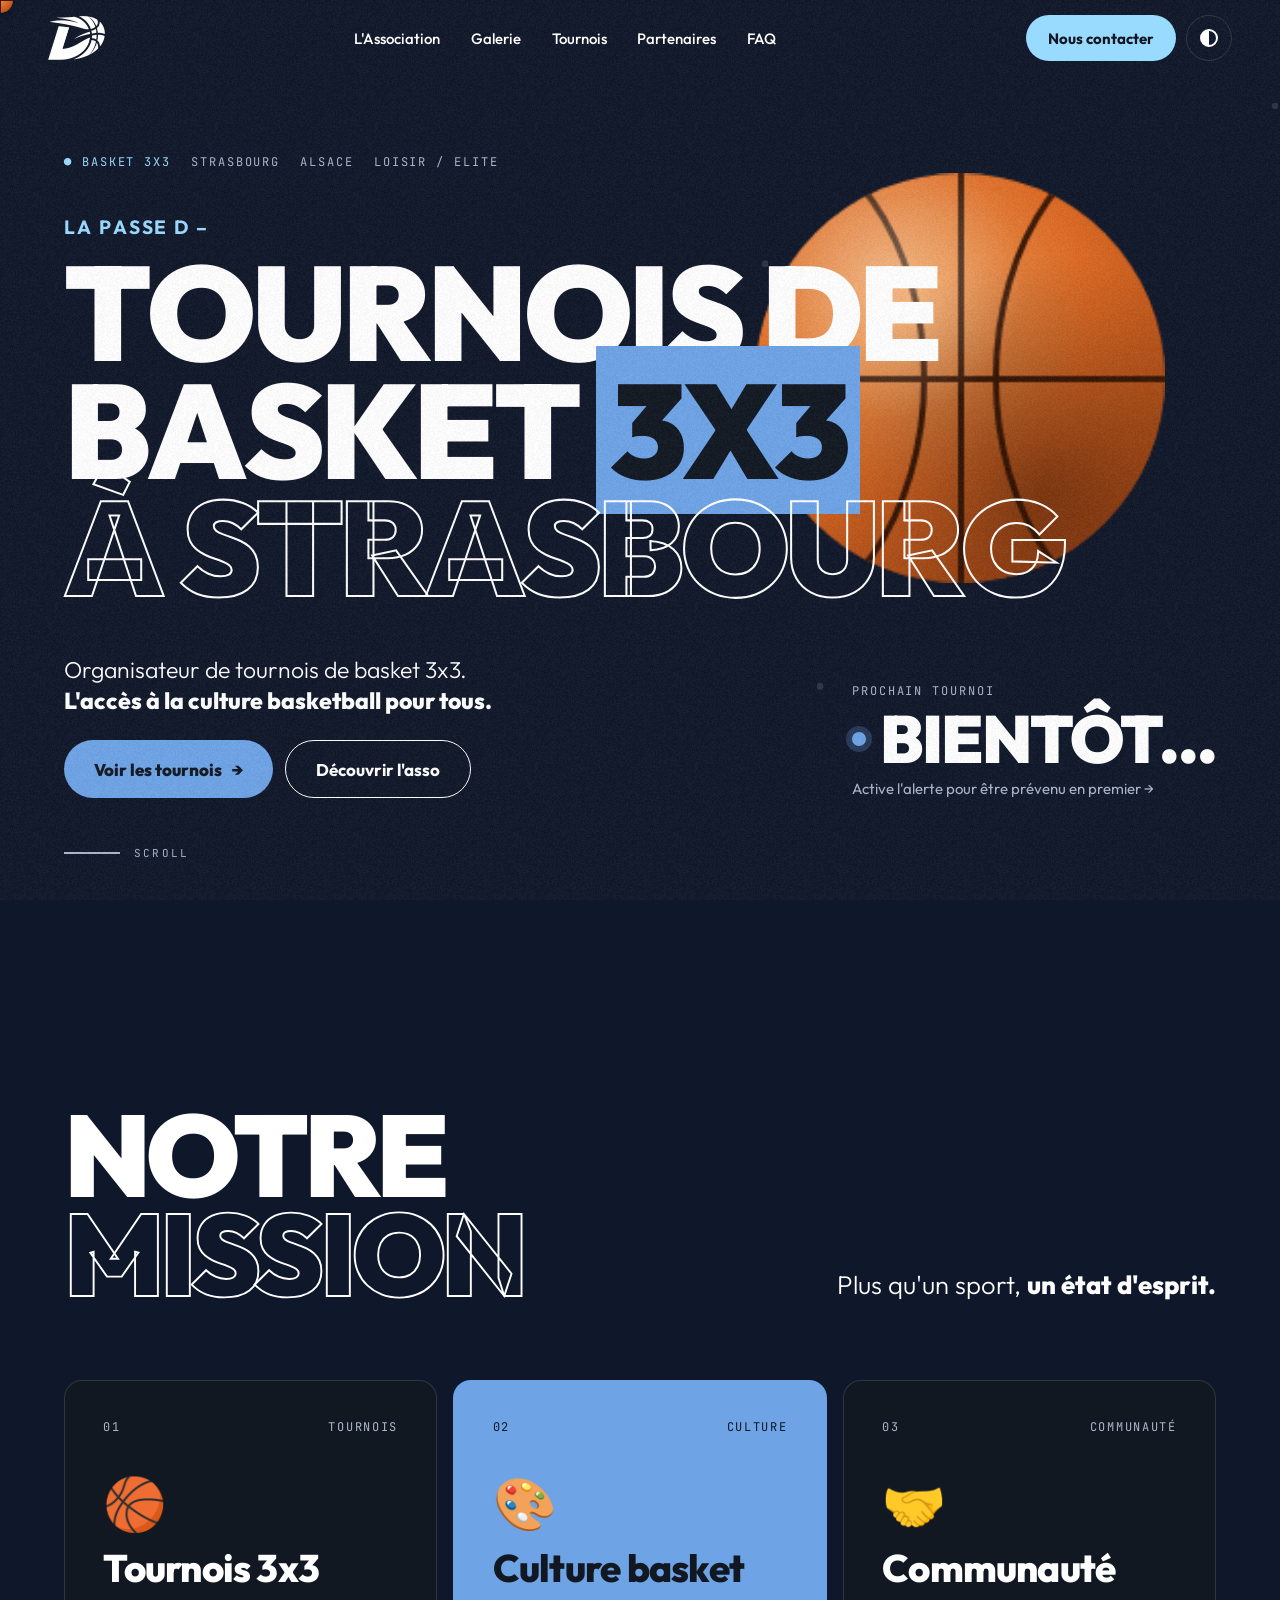
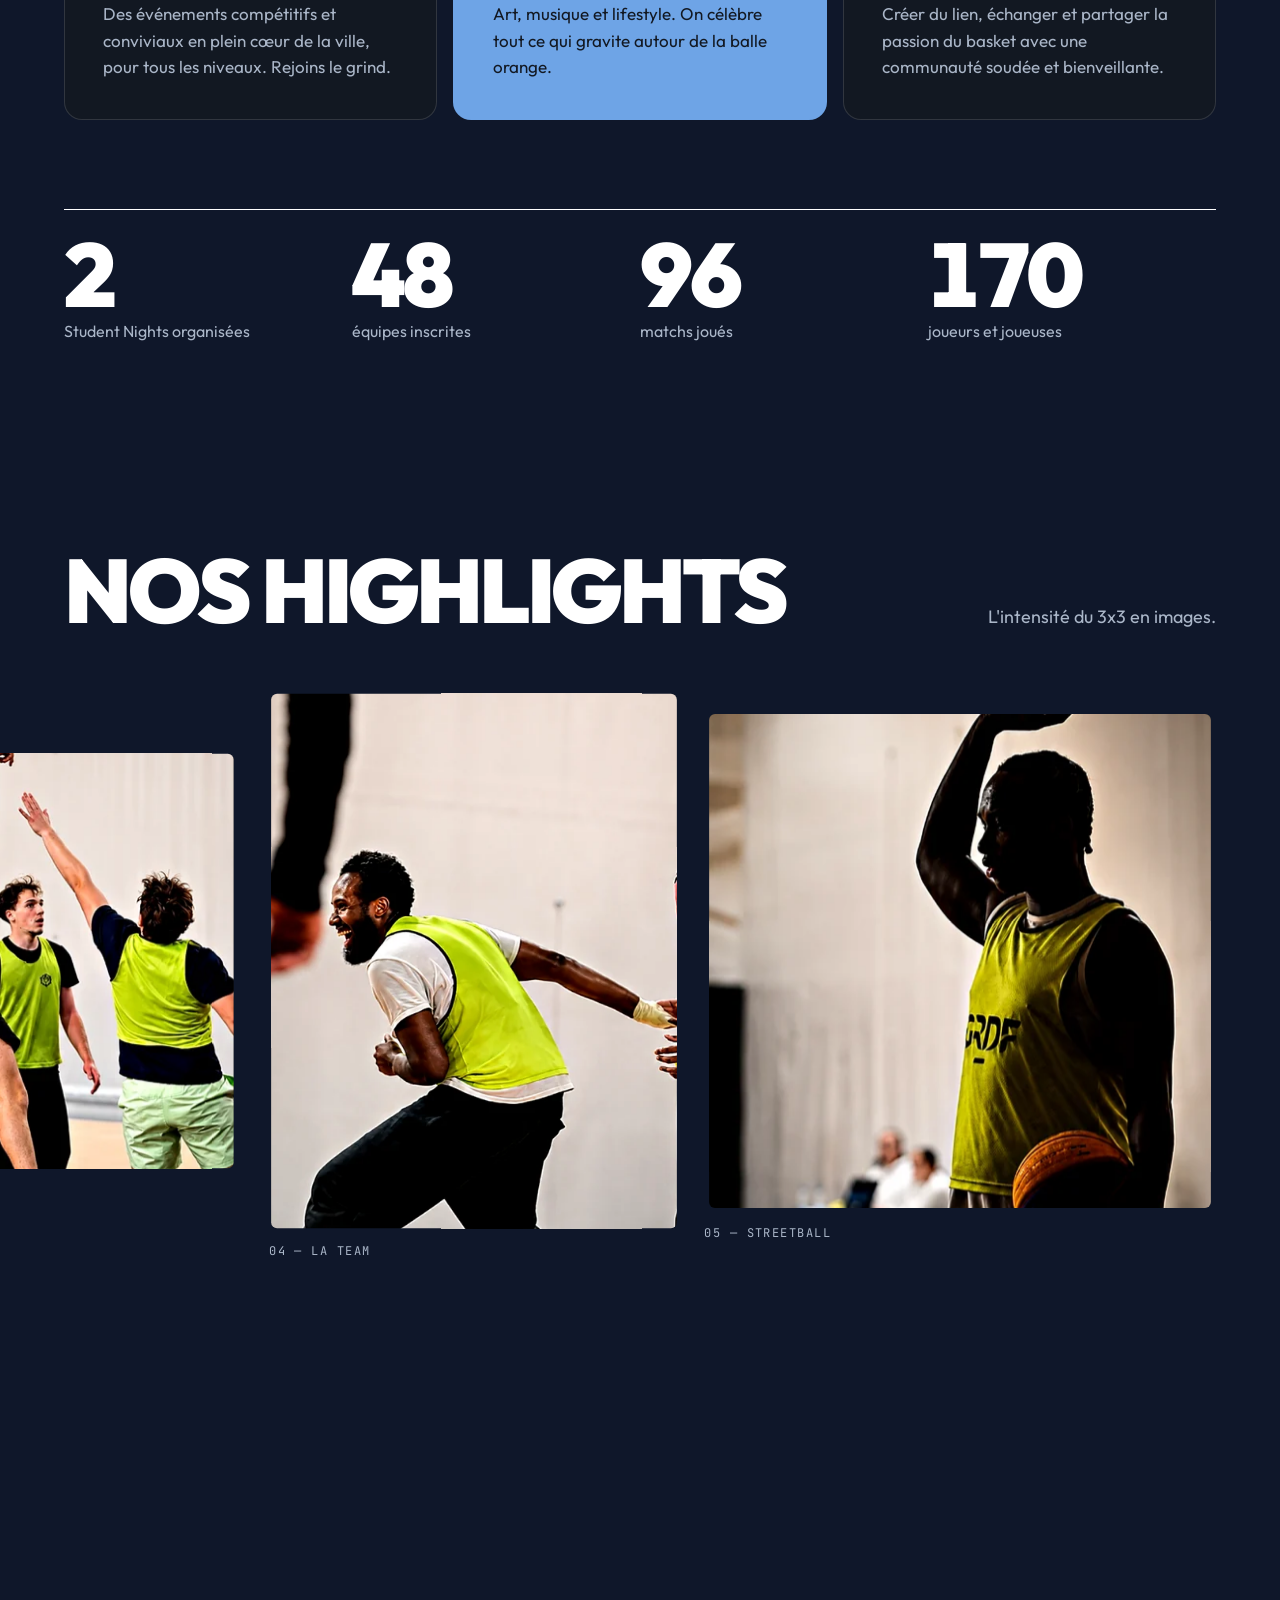
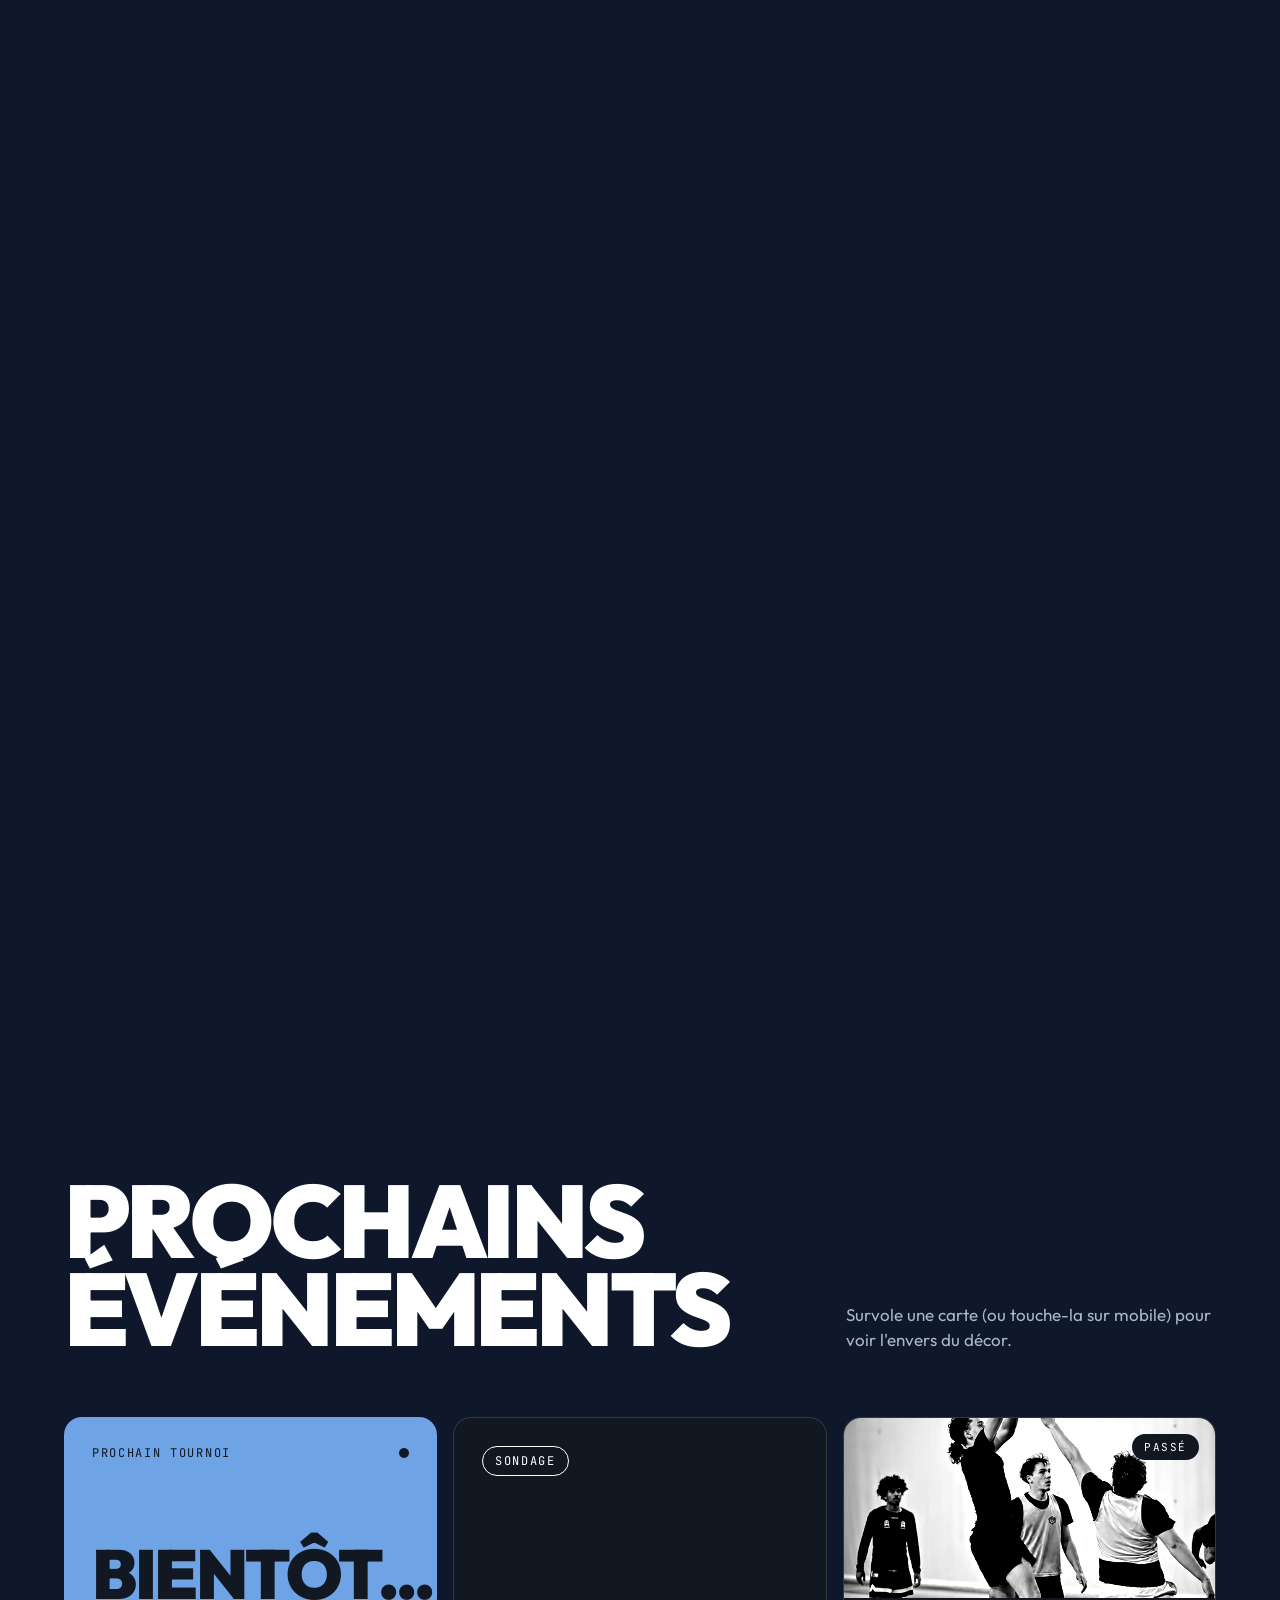
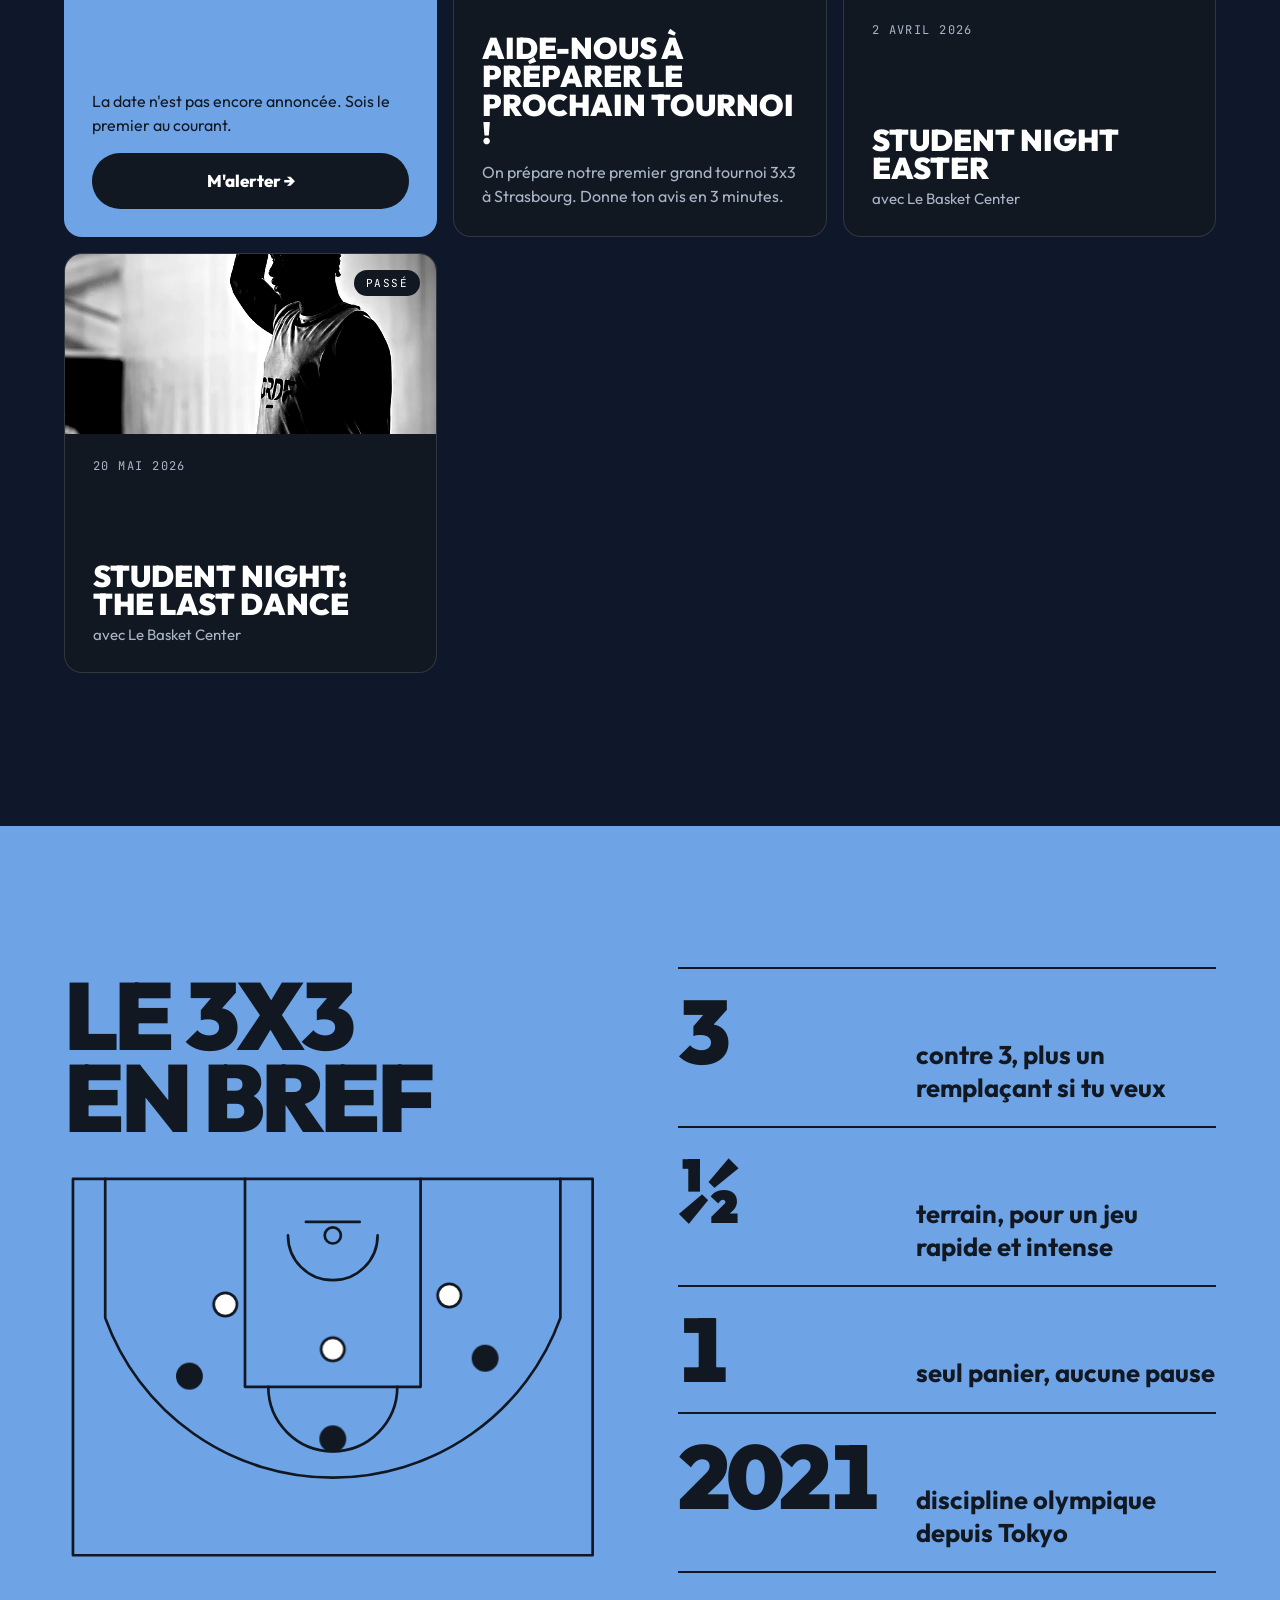
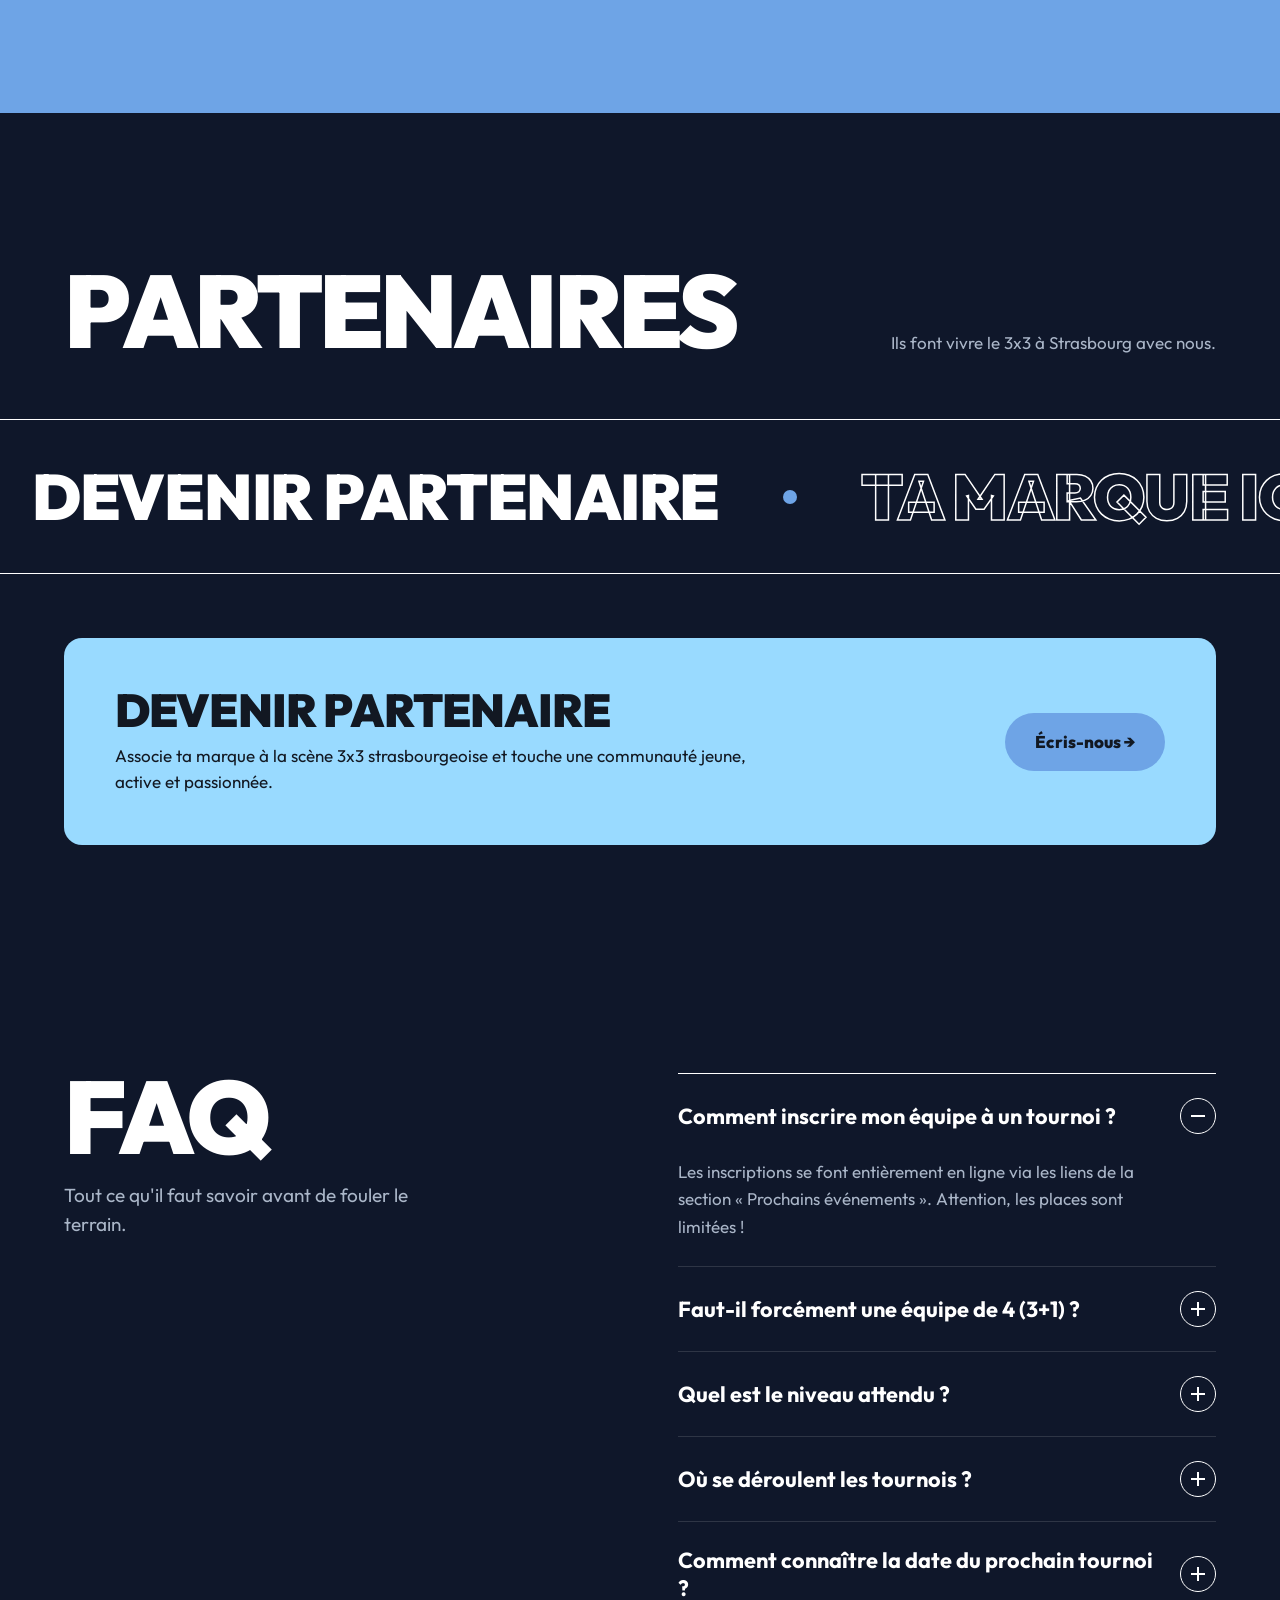
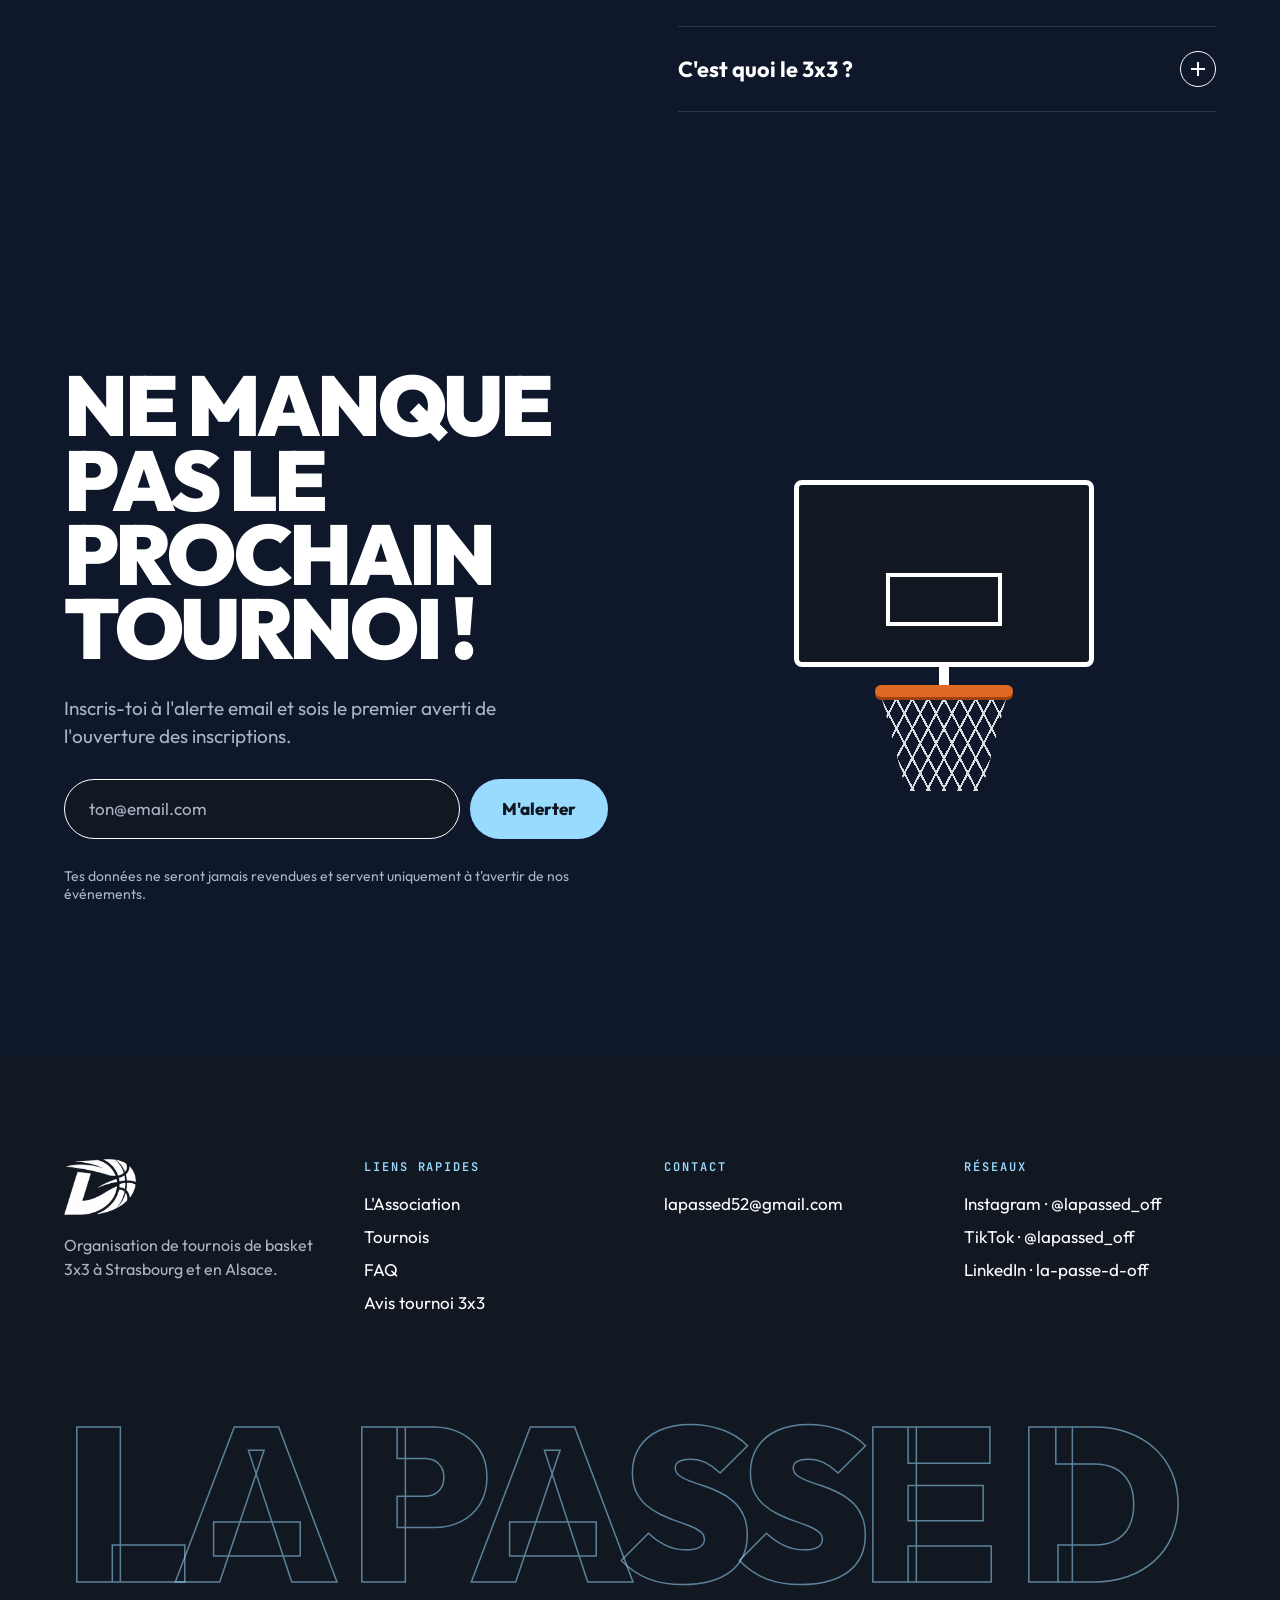
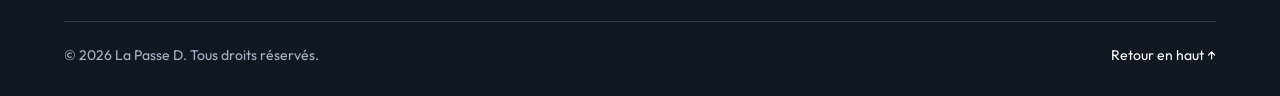
==== commit 73cb6496: "Corrige les ralentissements et sauts de page au scroll - Ignore les variations de hauteur dues à la " ====
--- a/index.html
+++ b/index.html
@@ -61,7 +61,7 @@
 </div>
 
 <!-- Grain -->
-<svg class="grain" aria-hidden="true"><filter id="lpdGrain"><feTurbulence type="fractalNoise" baseFrequency=".9" numOctaves="2" stitchTiles="stitch"/><feColorMatrix type="saturate" values="0"/></filter><rect width="100%" height="100%" filter="url(#lpdGrain)"/></svg>
+<div class="grain" aria-hidden="true"></div>
 
 <!-- Curseur ballon -->
 <div class="cursor" data-cursor aria-hidden="true"><div class="cursor-in" data-cursor-in><i></i><i></i></div></div>
--- a/styles.css
+++ b/styles.css
@@ -87,7 +87,7 @@
               radial-gradient(circle at 70% 78%, rgba(40,12,0,.5) 0%, rgba(40,12,0,0) 55%);
 }
 
-.grain { position: fixed; inset: 0; width: 100%; height: 100%; z-index: 50; pointer-events: none; opacity: .07; mix-blend-mode: multiply; }
+.grain { position: fixed; inset: 0; z-index: 50; pointer-events: none; opacity: .04; background: url(assets/images/grain.png) repeat; background-size: 160px; }
 
 .cursor {
   position: fixed; left: 0; top: 0; width: 26px; height: 26px; margin: -13px 0 0 -13px;
@@ -104,7 +104,14 @@
 
 /* ============ Nav ============ */
 .nav { position: fixed; top: 0; left: 0; right: 0; z-index: 60; transition: background-color .35s, box-shadow .35s, backdrop-filter .35s; }
-.nav.is-solid { background-color: var(--navbg); -webkit-backdrop-filter: blur(14px); backdrop-filter: blur(14px); box-shadow: 0 1px 0 var(--line); }
+.nav.is-solid { background-color: var(--navbg); box-shadow: 0 1px 0 var(--line); }
+@media (hover: hover) and (pointer: fine) {
+  .nav.is-solid { -webkit-backdrop-filter: blur(14px); backdrop-filter: blur(14px); }
+}
+@media not ((hover: hover) and (pointer: fine)) {
+  :root { --navbg: rgba(255,255,255,.96); }
+  html[data-theme="dark"] { --navbg: rgba(15,23,42,.96); }
+}
 .nav-in { max-width: 1440px; margin: 0 auto; padding: 14px clamp(16px,4vw,48px); display: flex; align-items: center; justify-content: space-between; gap: 20px; }
 .nav-logo { display: flex; align-items: center; height: 48px; }
 .nav-logo img { height: 44px; width: auto; }
@@ -214,7 +221,7 @@
 .shot-frame.s3 { width: clamp(260px,40vw,600px); height: clamp(280px,48vh,520px); }
 .shot-frame.s4 { width: clamp(240px,32vw,480px); height: clamp(320px,60vh,620px); }
 .shot-frame picture { display: block; width: 100%; height: 100%; }
-.shot-frame img { width: 100%; height: 100%; object-fit: cover; display: block; transform: scale(1.18); filter: contrast(1.12) saturate(1.05); }
+.shot-frame img { width: 100%; height: 100%; object-fit: cover; display: block; transform: scale(1.18); }
 /* reduced motion : scroll horizontal natif */
 .rm .gallery-pin { position: relative; height: auto; padding: 80px 0; }
 .rm .track { width: auto; overflow-x: auto; scroll-snap-type: x mandatory; }
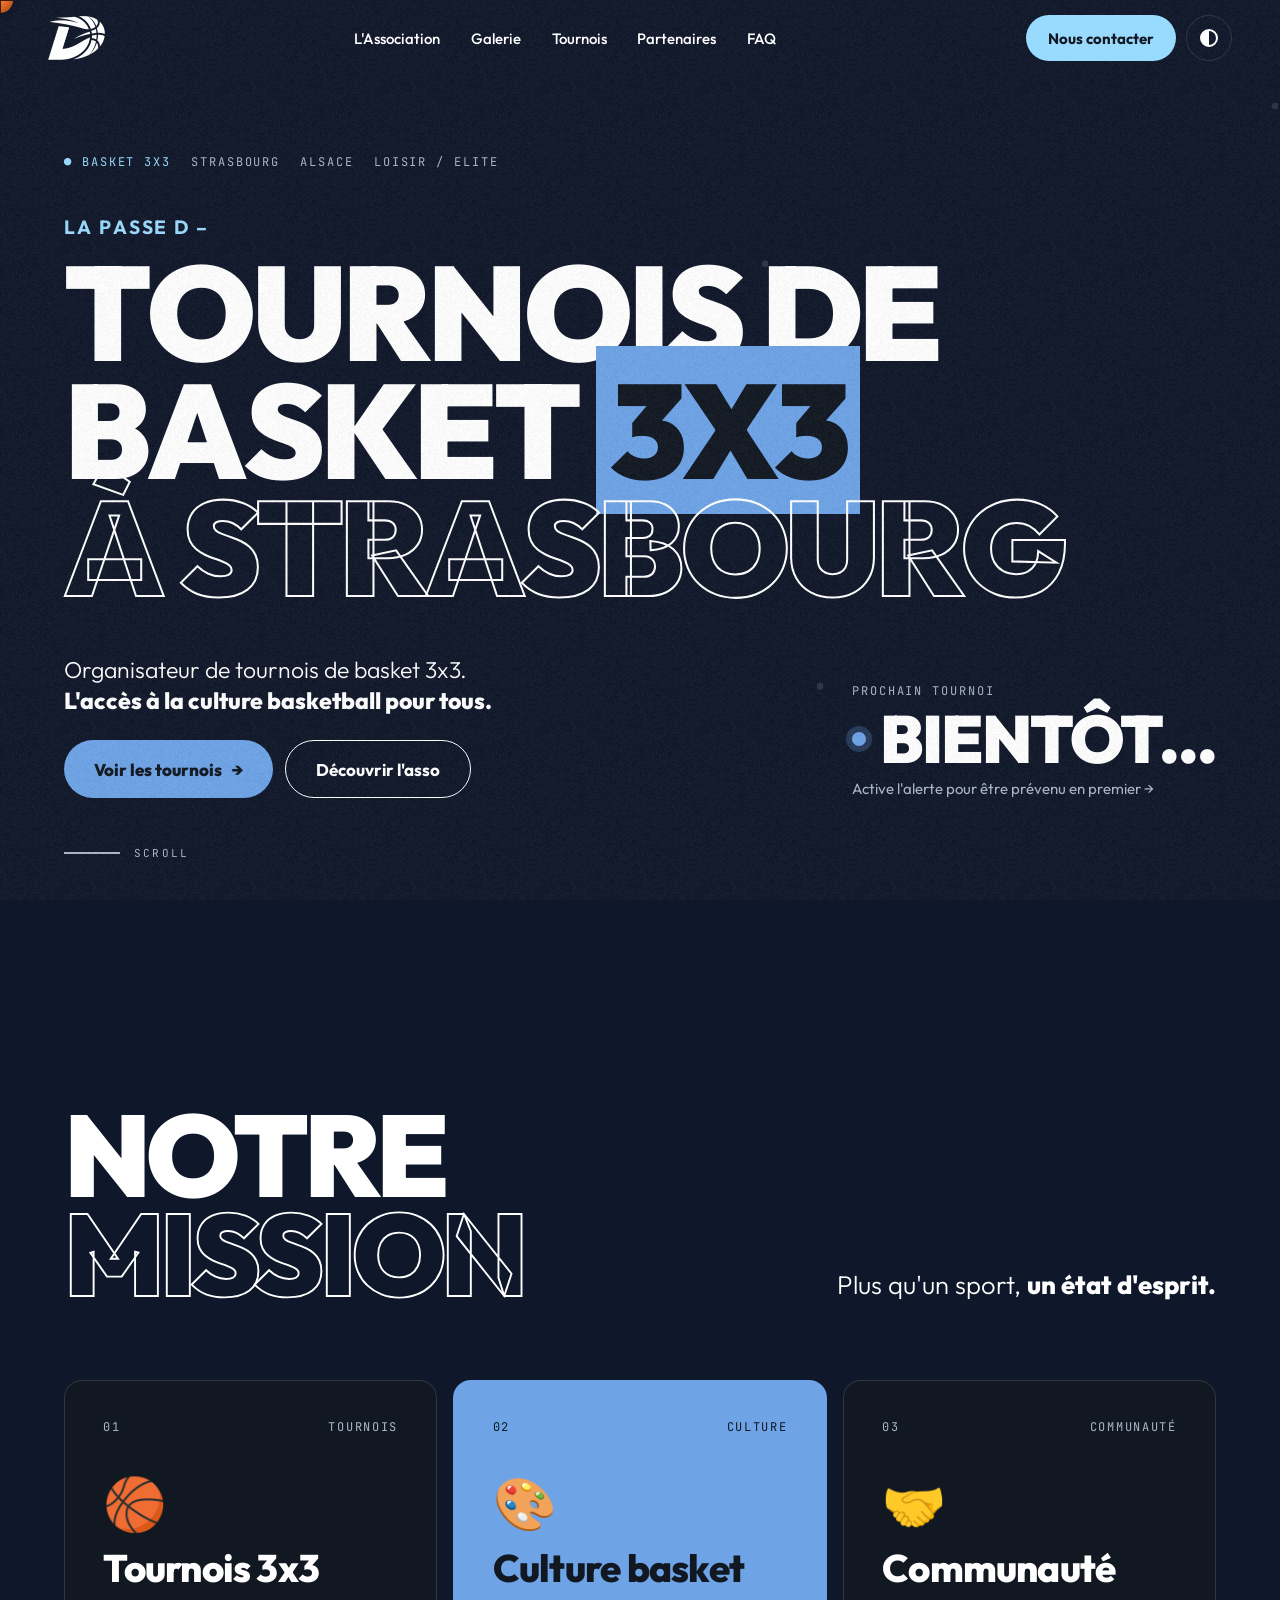
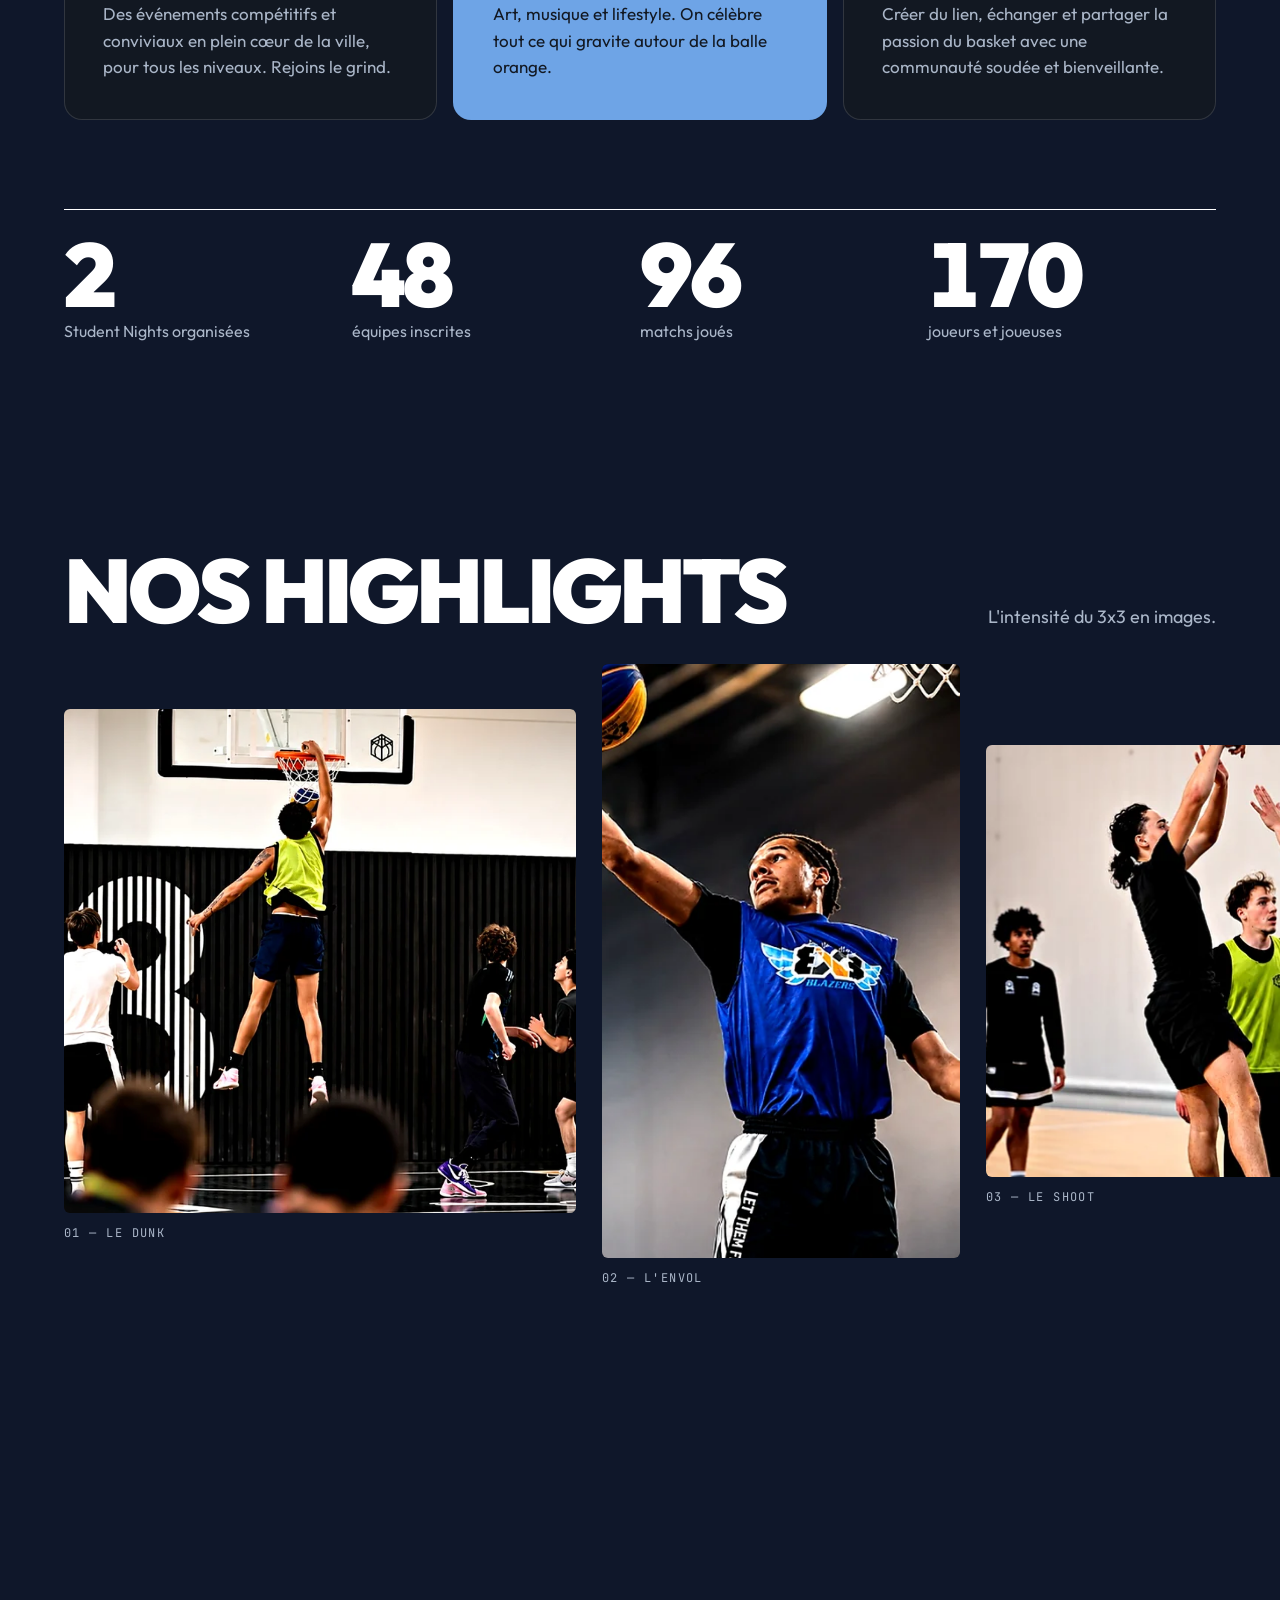
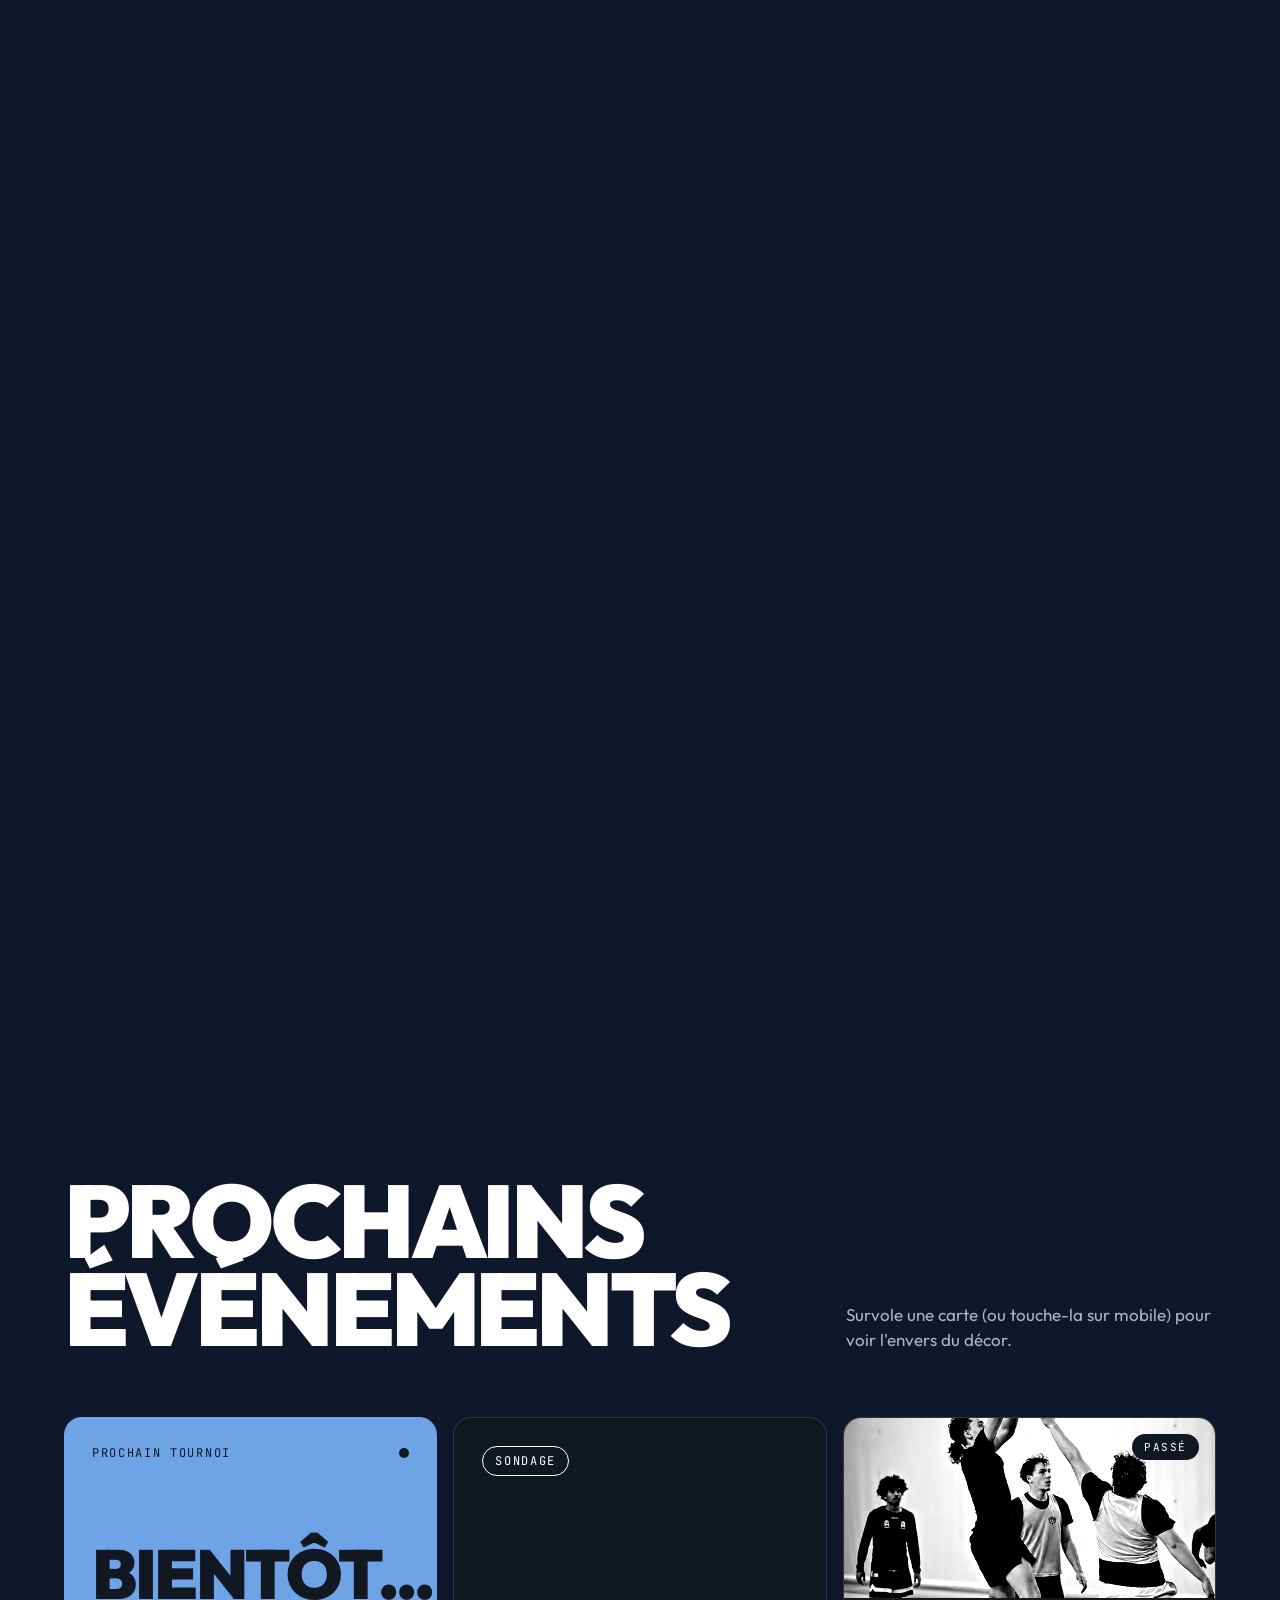
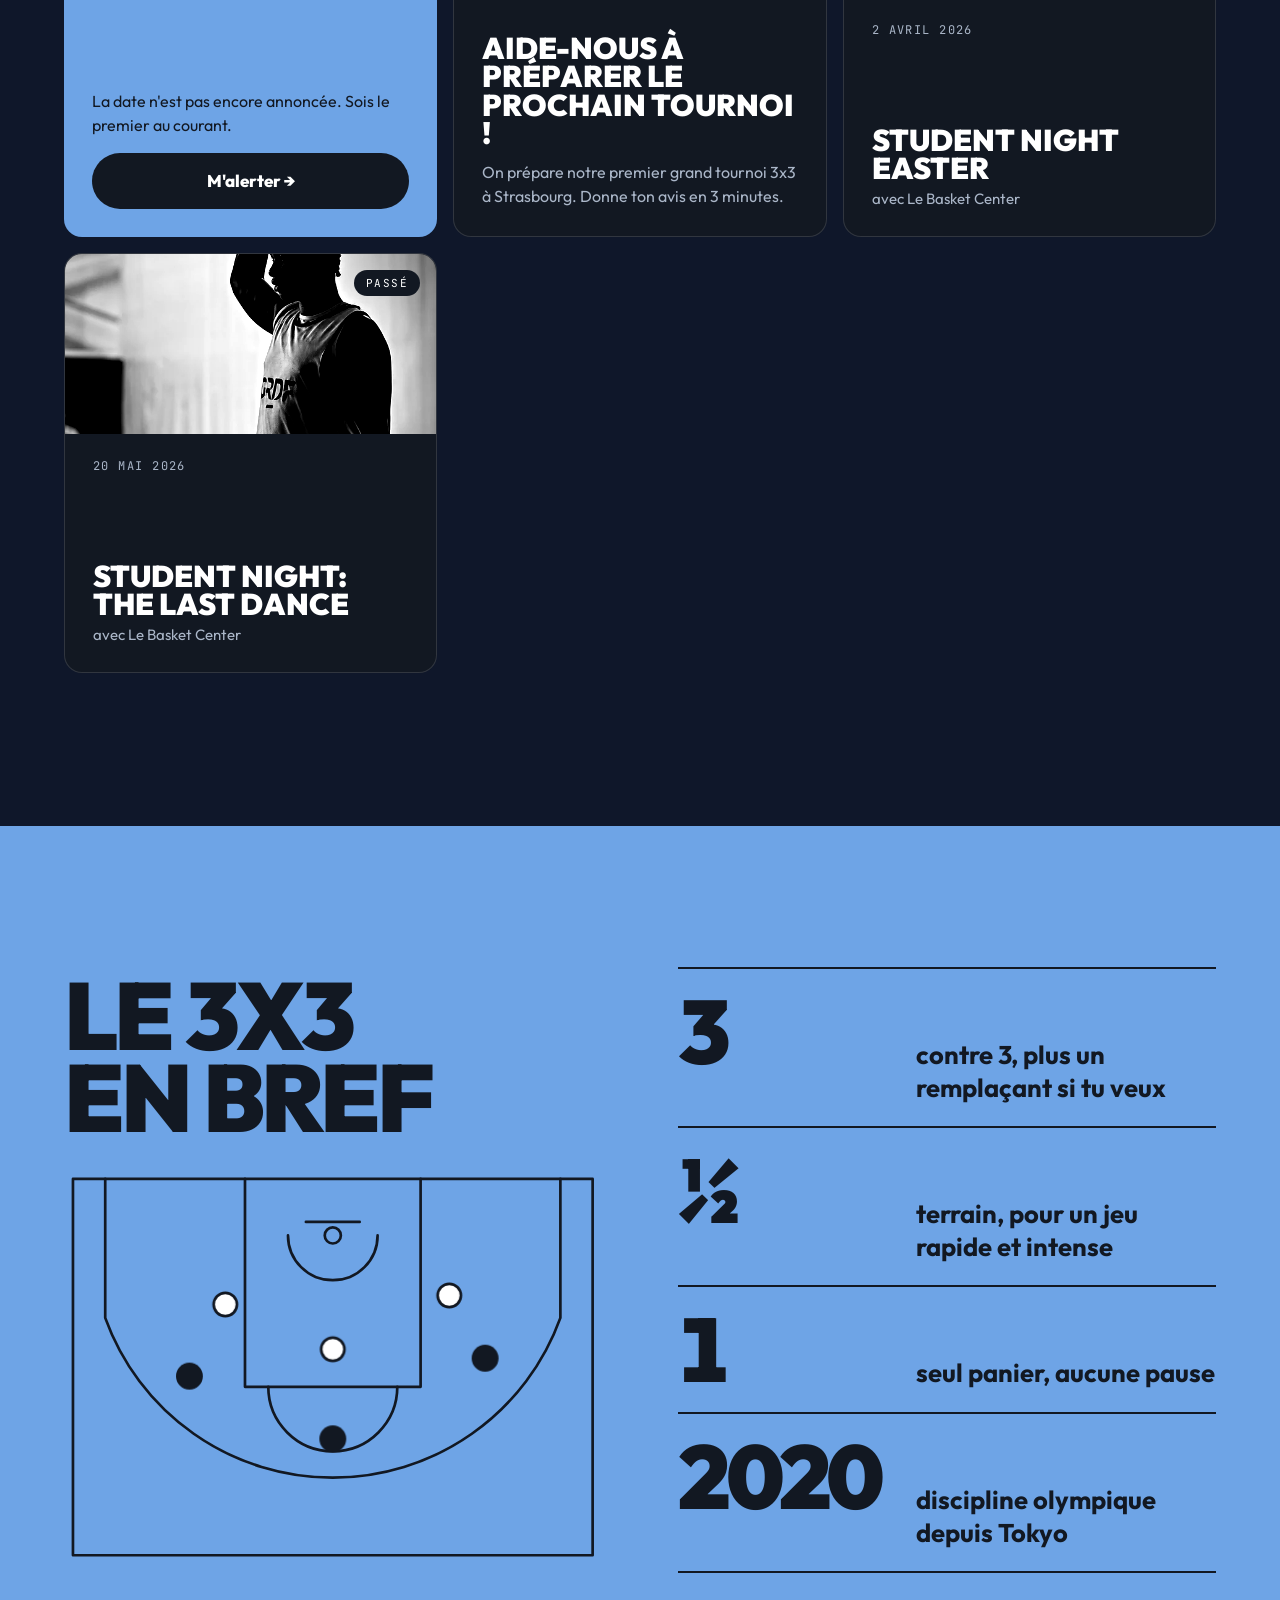
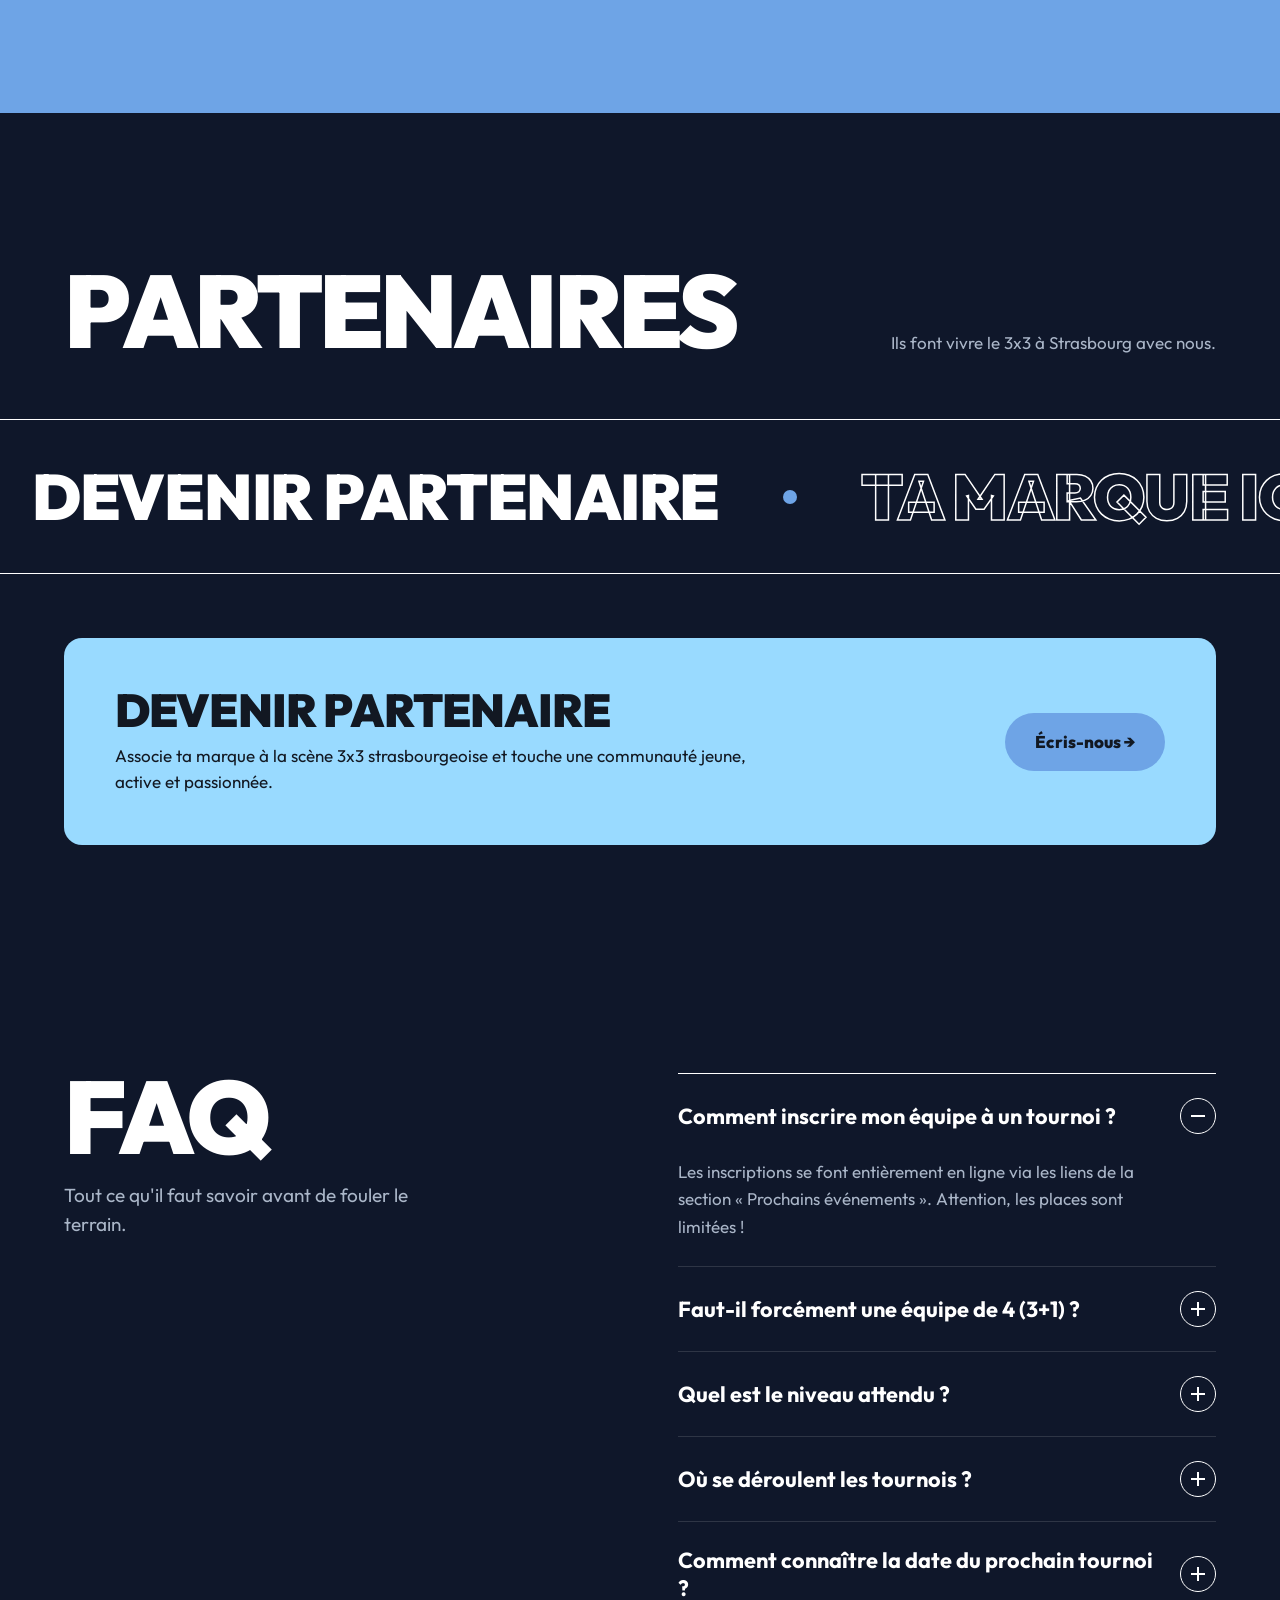
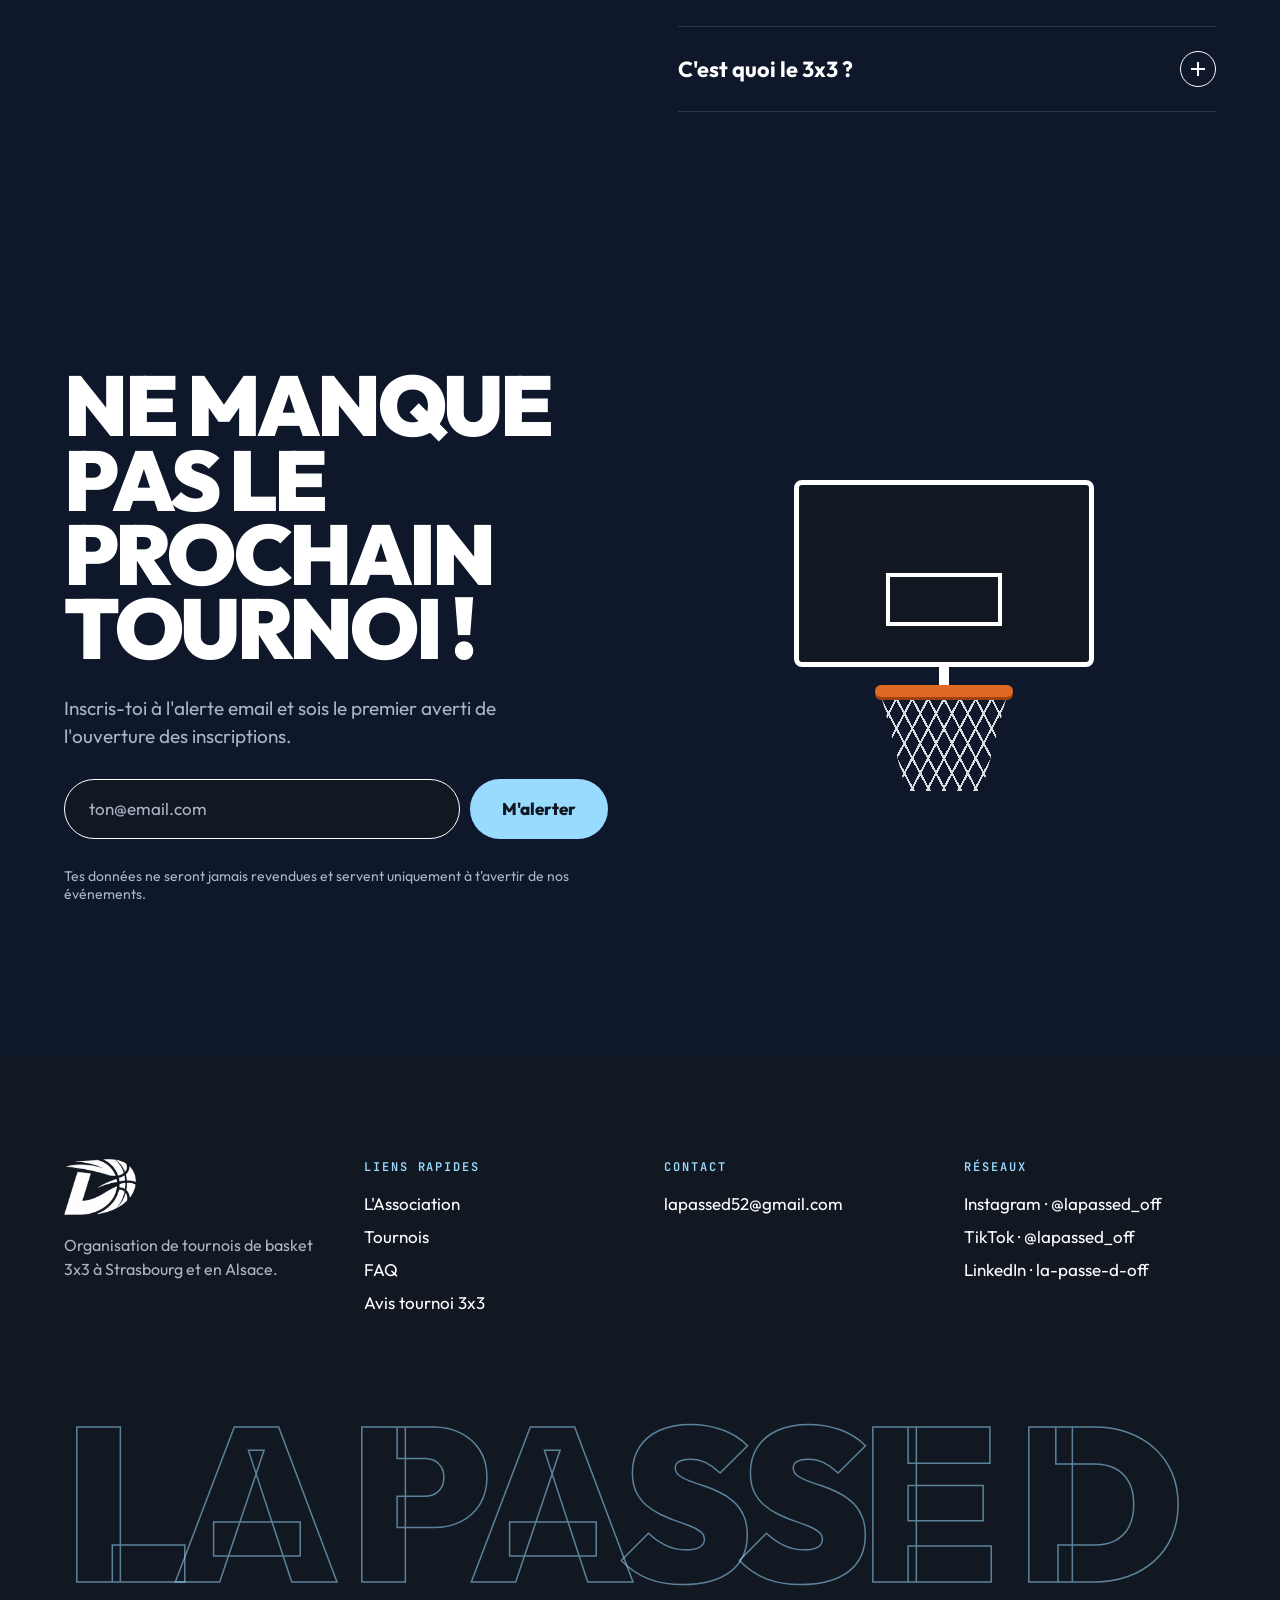
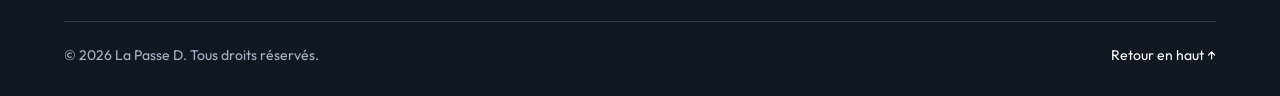
==== commit 1e3a0924: "Animations de scroll jouées par le navigateur (ScrollTimeline) Sur iPhone, Safari fait défiler la pa" ====
--- a/index.html
+++ b/index.html
@@ -30,10 +30,10 @@
 <link rel="preconnect" href="https://fonts.gstatic.com" crossorigin>
 <link rel="preload" as="style" href="https://fonts.googleapis.com/css2?family=Outfit:wght@300;400;500;600;700;800;900&family=JetBrains+Mono:wght@400;600&display=swap">
 <link rel="stylesheet" href="https://fonts.googleapis.com/css2?family=Outfit:wght@300;400;500;600;700;800;900&family=JetBrains+Mono:wght@400;600&display=swap">
-<link rel="stylesheet" href="styles.css">
+<link rel="stylesheet" href="styles.css?v=202610111455">
 <script type="application/ld+json">{"@context":"https://schema.org","@type":"SportsOrganization","name":"La Passe D","alternateName":"LaPasseD","url":"https://lapassed.fr/","logo":"https://lapassed.fr/assets/images/Logo%20v3.PNG","email":"lapassed52@gmail.com","sport":"Basketball 3x3","description":"Association organisatrice de tournois de basket 3x3 à Strasbourg et en Alsace, ouverts à tous les niveaux.","areaServed":[{"@type":"City","name":"Strasbourg"},{"@type":"AdministrativeArea","name":"Alsace"}],"sameAs":["https://www.instagram.com/lapassed_off","https://www.tiktok.com/@lapassed_off","https://www.linkedin.com/company/la-passe-d-off"]}</script>
 <script type="application/ld+json">{"@context":"https://schema.org","@type":"FAQPage","mainEntity":[{"@type":"Question","name":"Comment inscrire mon équipe à un tournoi ?","acceptedAnswer":{"@type":"Answer","text":"Les inscriptions se font entièrement en ligne via les liens de la section « Prochains événements ». Attention, les places sont limitées !"}},{"@type":"Question","name":"Faut-il forcément une équipe de 4 (3+1) ?","acceptedAnswer":{"@type":"Answer","text":"Non, tu peux venir à 3. Mais en cas de blessure, ton équipe devra finir le tournoi à 2 ou déclarer forfait. Un remplaçant, c'est plus sûr."}},{"@type":"Question","name":"Quel est le niveau attendu ?","acceptedAnswer":{"@type":"Answer","text":"Tous les passionnés sont les bienvenus, du pur amateur au joueur confirmé. Nos tournois sont découpés en catégories Loisir et Elite pour que chaque match soit équilibré."}},{"@type":"Question","name":"Où se déroulent les tournois ?","acceptedAnswer":{"@type":"Answer","text":"À Strasbourg et en Alsace. Le lieu exact est indiqué sur chaque événement."}},{"@type":"Question","name":"Comment connaître la date du prochain tournoi ?","acceptedAnswer":{"@type":"Answer","text":"Active l'alerte email en bas de page et suis-nous sur Instagram et TikTok (@lapassed_off). Le compte à rebours apparaît en haut du site dès qu'une date est fixée."}},{"@type":"Question","name":"C'est quoi le 3x3 ?","acceptedAnswer":{"@type":"Answer","text":"Du basket à 3 contre 3 sur un demi-terrain, avec un seul panier. Rapide, intense et spectaculaire, c'est une discipline olympique depuis les Jeux de Tokyo en 2021."}}]}</script>
-<script src="main.js" defer></script>
+<script src="main.js?v=202610111455" defer></script>
 </head>
 <body>
 
--- a/styles.css
+++ b/styles.css
@@ -65,20 +65,25 @@
 .bg-court path { stroke-dasharray: 1; stroke-dashoffset: 1; }
 .rm .bg-court path { stroke-dashoffset: 0; }
 
+/* ballon dessiné en 600px puis réduit : jamais d'agrandissement coûteux ni flou */
 .ball {
-  position: fixed; left: 0; top: 0; width: 200px; height: 200px; z-index: -1;
-  pointer-events: none; will-change: transform, opacity; transform: translate3d(-400px,-400px,0);
+  position: fixed; left: 0; top: 0; width: 600px; height: 600px; z-index: -1;
+  pointer-events: none; will-change: transform, opacity; transform: translate3d(-1000px,-1000px,0);
+  contain: layout paint style;
 }
 .ball-intro { width: 100%; height: 100%; }
+/* grand ballon pré-dessiné (écrans tactiles) : seule son opacité change, jamais sa taille */
+.ball-big { position: fixed; left: 50%; top: 50%; z-index: -1; pointer-events: none; opacity: 0; will-change: opacity; }
 .ball-body {
-  position: relative; width: 100%; height: 100%; border-radius: 50%; overflow: hidden;
+  position: relative; width: 100%; height: 100%; border-radius: 50%;
   background: radial-gradient(circle at 38% 34%, #F2A15C 0%, #DE6A24 48%, #9E410E 100%);
 }
-.ball-spin { position: absolute; inset: 0; }
+/* coutures sur leur propre calque, rogné en cercle : la rotation est faite par le GPU, sans repeindre */
+.ball-spin { position: absolute; inset: 0; border-radius: 50%; overflow: hidden; will-change: transform; }
 .seam { position: absolute; display: block; }
-.seam-v { left: 50%; top: -2%; bottom: -2%; width: 3px; margin-left: -1.5px; background: #3B1806; }
-.seam-h { top: 50%; left: -2%; right: -2%; height: 3px; margin-top: -1.5px; background: #3B1806; }
-.seam-l, .seam-r { top: -12%; bottom: -12%; border: 3px solid #3B1806; border-radius: 50%; }
+.seam-v { left: 50%; top: -2%; bottom: -2%; width: var(--sw, 9px); transform: translateX(-50%); background: #3B1806; }
+.seam-h { top: 50%; left: -2%; right: -2%; height: var(--sw, 9px); transform: translateY(-50%); background: #3B1806; }
+.seam-l, .seam-r { top: -12%; bottom: -12%; border: var(--sw, 9px) solid #3B1806; border-radius: 50%; }
 .seam-l { left: -46%; right: 58%; }
 .seam-r { left: 58%; right: -46%; }
 .ball-shade {
@@ -109,6 +114,8 @@
   .nav.is-solid { -webkit-backdrop-filter: blur(14px); backdrop-filter: blur(14px); }
 }
 @media not ((hover: hover) and (pointer: fine)) {
+  .grain { display: none; }
+  .bg-court path { transition: stroke-dashoffset .7s cubic-bezier(.2,.8,.2,1); }
   :root { --navbg: rgba(255,255,255,.96); }
   html[data-theme="dark"] { --navbg: rgba(15,23,42,.96); }
 }
@@ -215,7 +222,7 @@
 .track { display: flex; align-items: center; gap: clamp(14px,2vw,28px); width: max-content; padding: 0 var(--gutter); will-change: transform; }
 .shot { margin: 0; display: flex; flex-direction: column; gap: 12px; flex: none; }
 .shot figcaption { letter-spacing: .12em; color: var(--ink2); }
-.shot-frame { overflow: hidden; border-radius: 6px; background: var(--bg2); }
+.shot-frame { overflow: hidden; border-radius: 6px; background: var(--bg2); will-change: transform; }
 .shot-frame.s1 { width: clamp(260px,40vw,600px); height: clamp(300px,56vh,600px); }
 .shot-frame.s2 { width: clamp(220px,28vw,420px); height: clamp(340px,66vh,680px); }
 .shot-frame.s3 { width: clamp(260px,40vw,600px); height: clamp(280px,48vh,520px); }
@@ -226,7 +233,7 @@
 .rm .gallery-pin { position: relative; height: auto; padding: 80px 0; }
 .rm .track { width: auto; overflow-x: auto; scroll-snap-type: x mandatory; }
 .rm .shot { scroll-snap-align: start; }
-.rm .shot-frame img { transform: none; }
+.rm .shot-frame, .rm .shot-frame img { transform: none; will-change: auto; }
 
 /* ============ 4. Événements ============ */
 .events { position: relative; padding-top: clamp(100px,12vw,180px); padding-bottom: clamp(100px,12vw,180px); }
